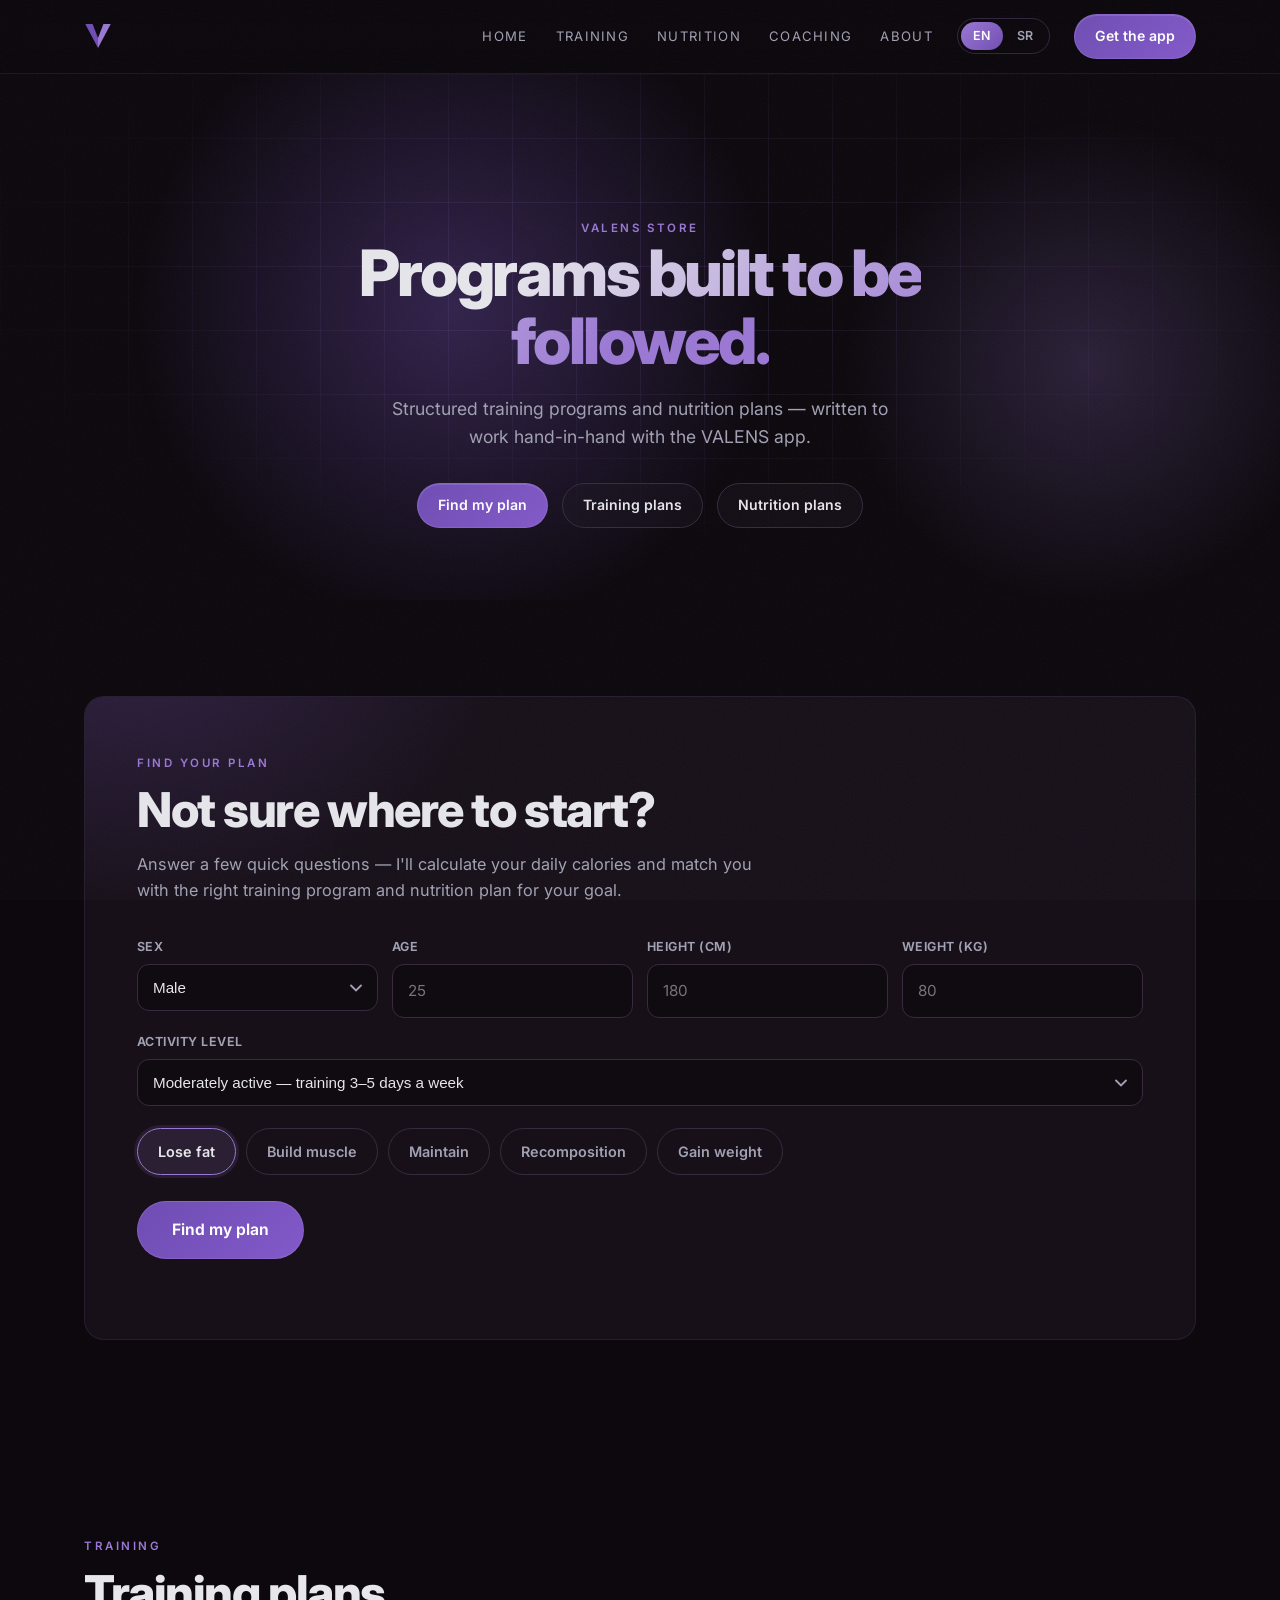
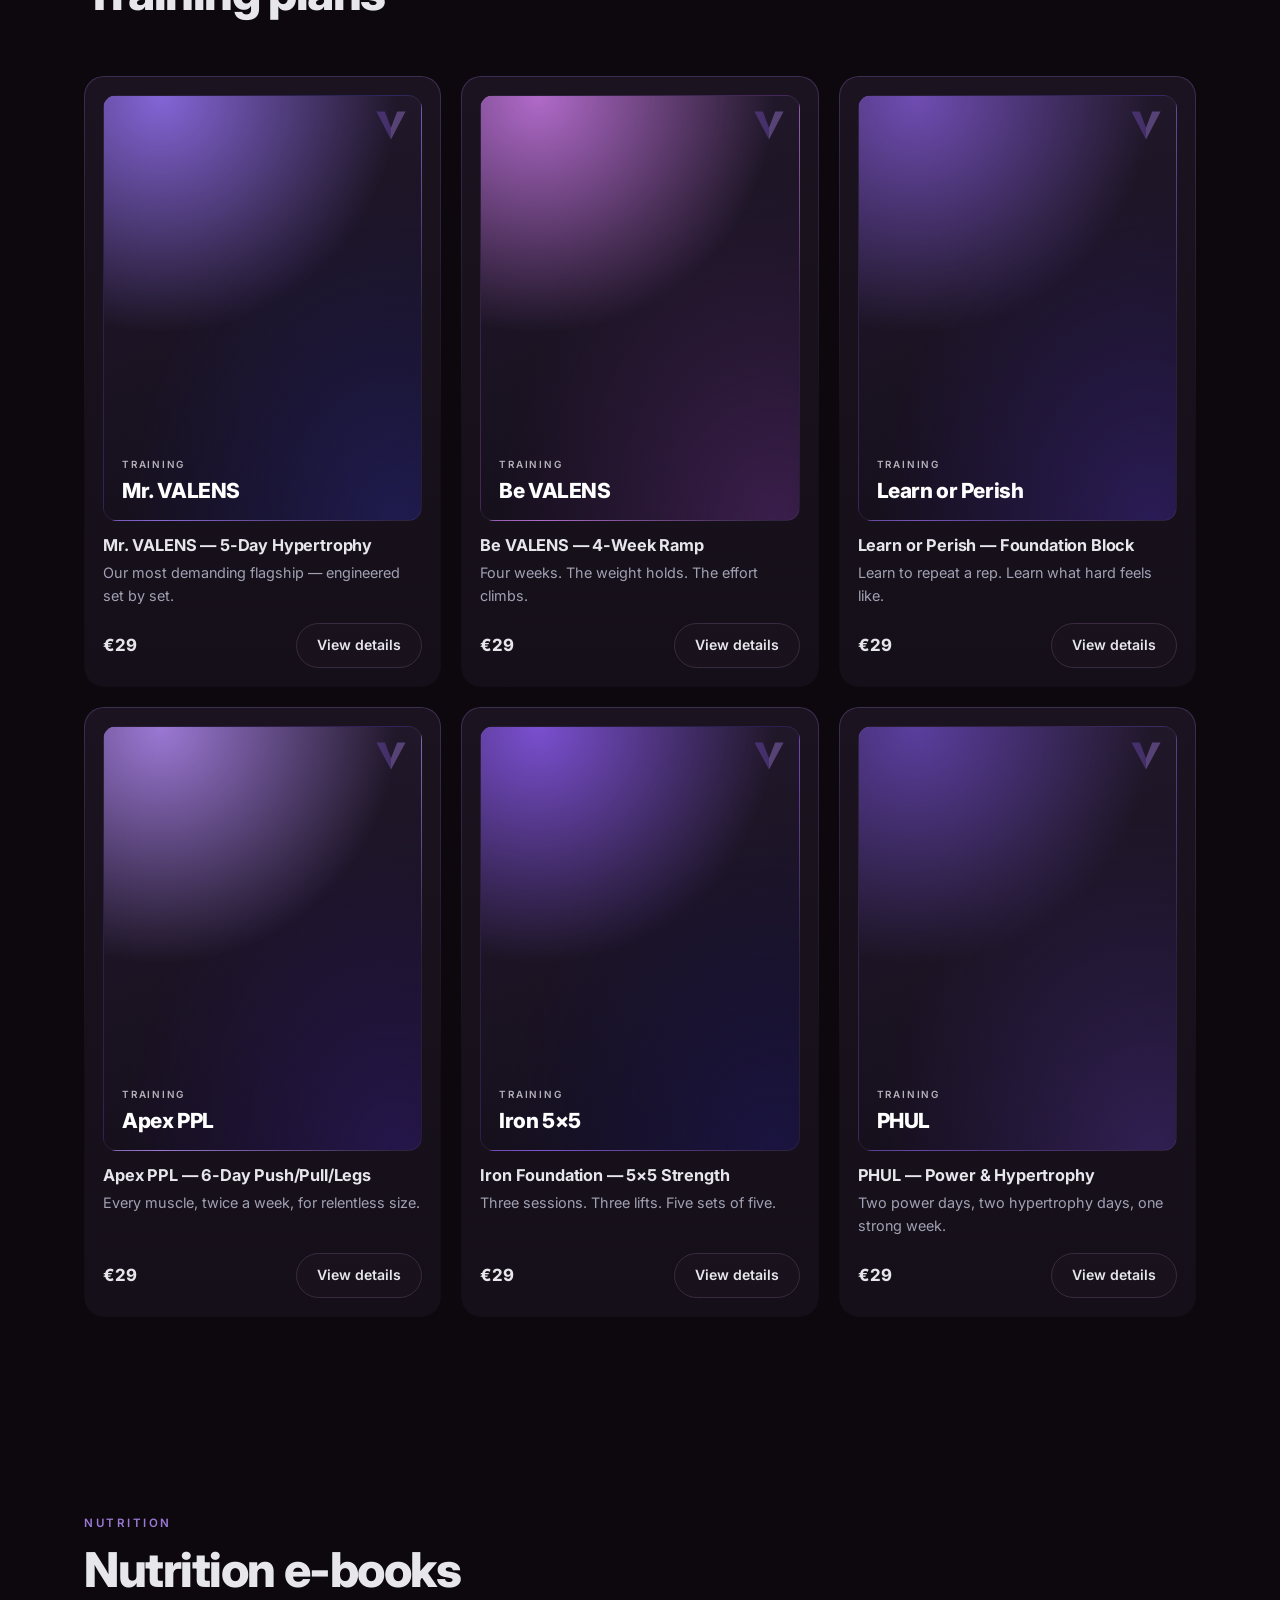
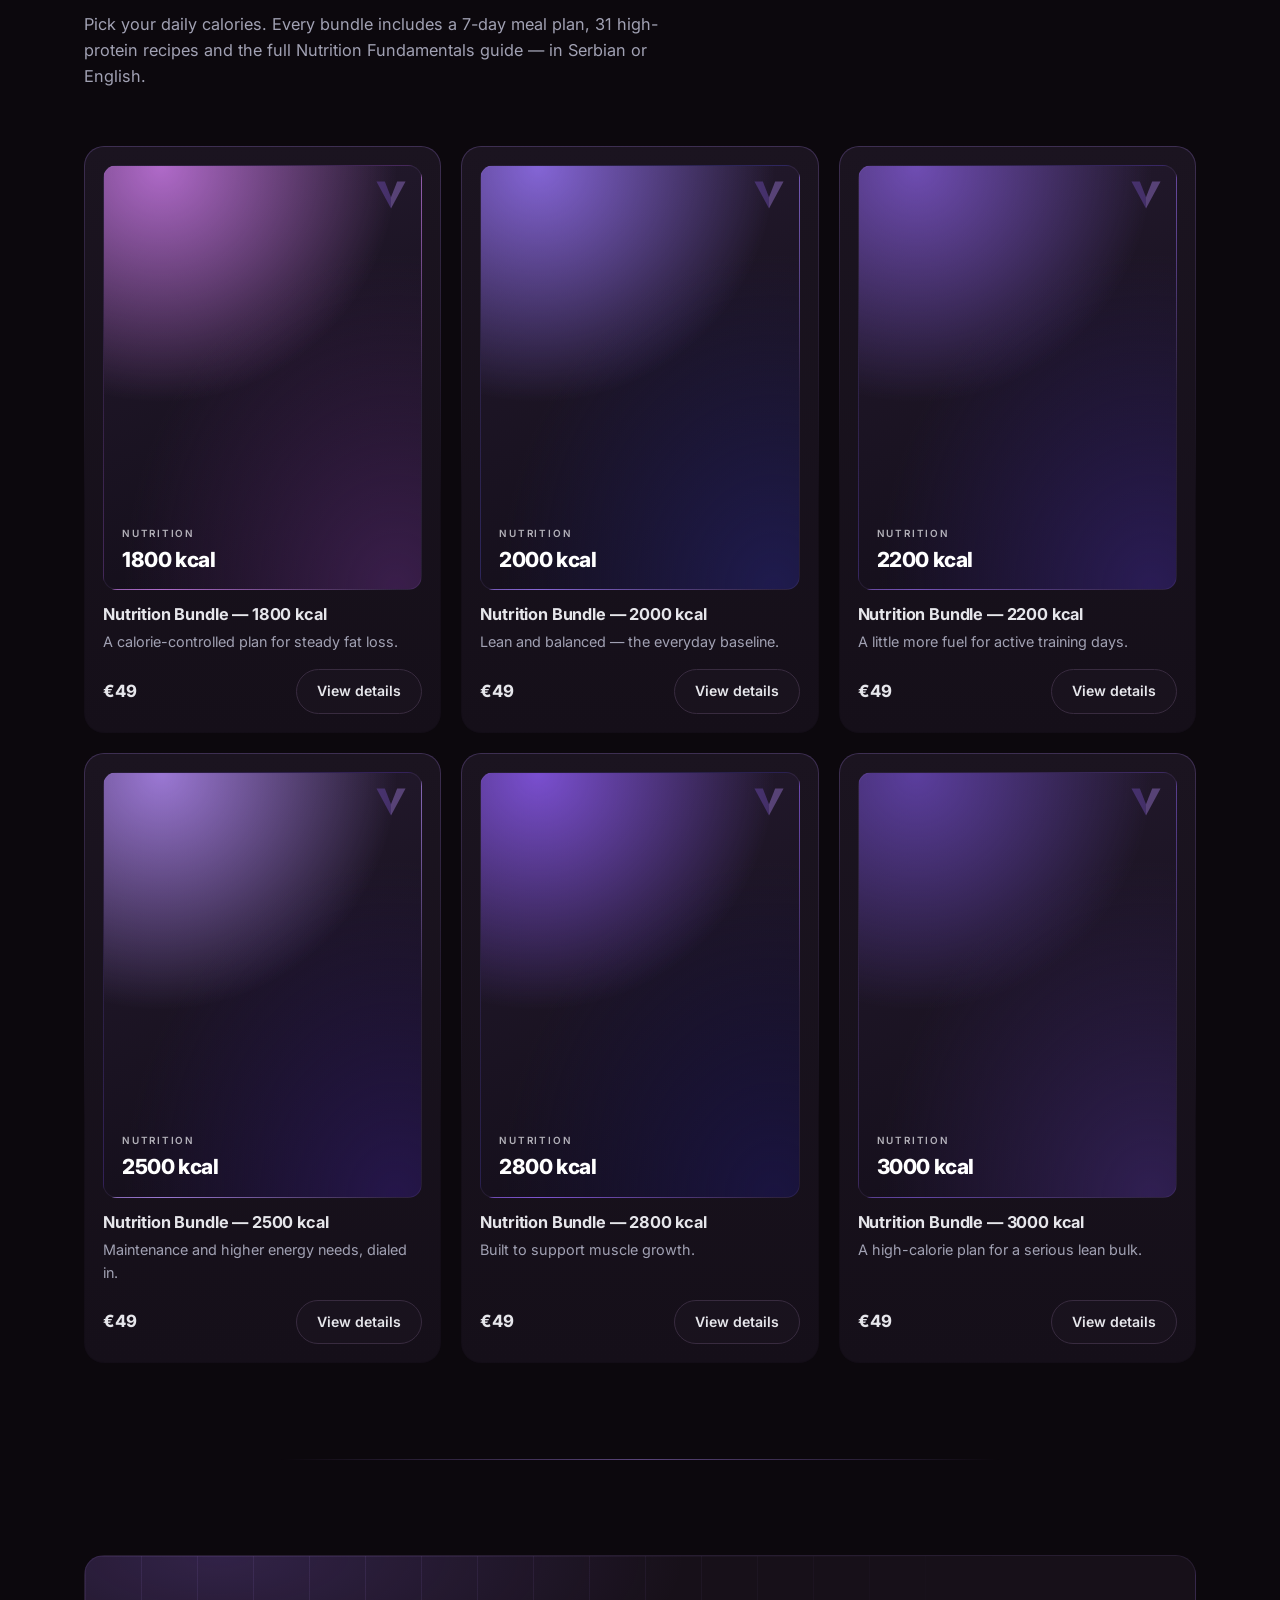
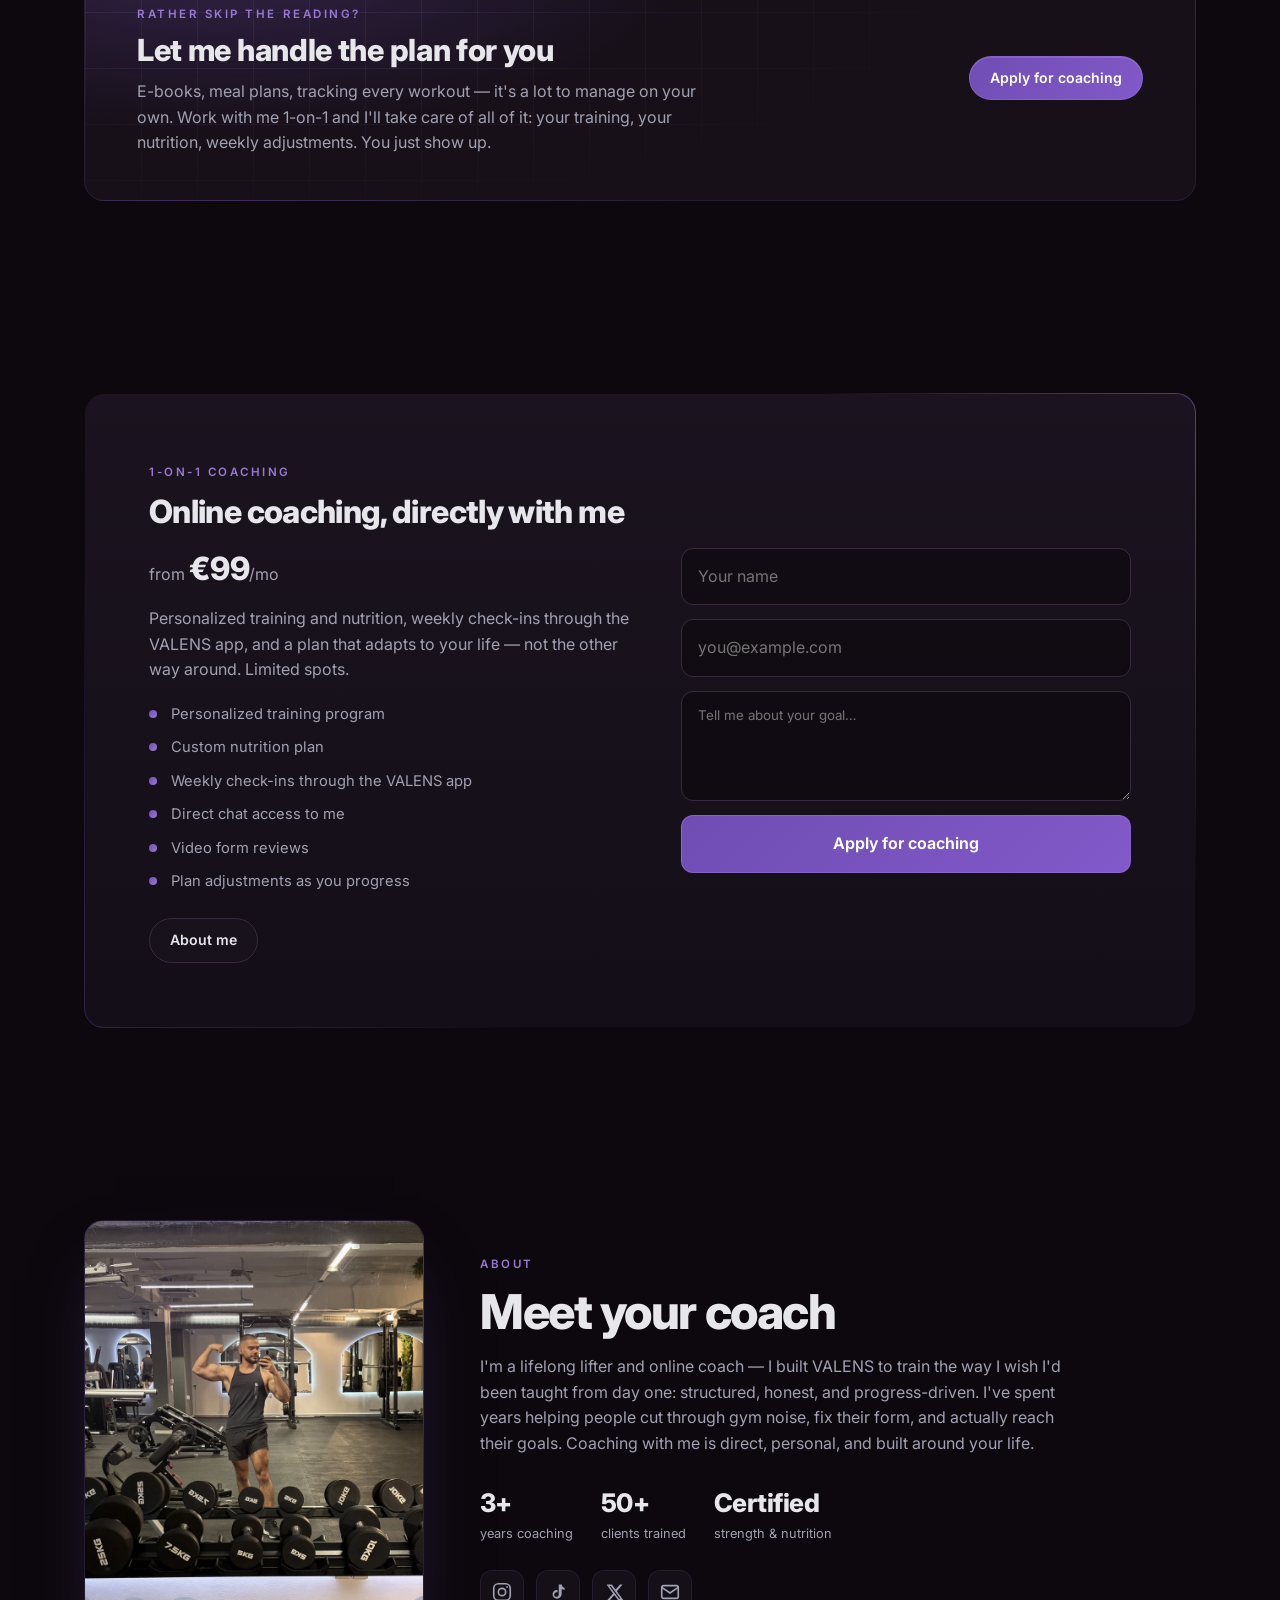
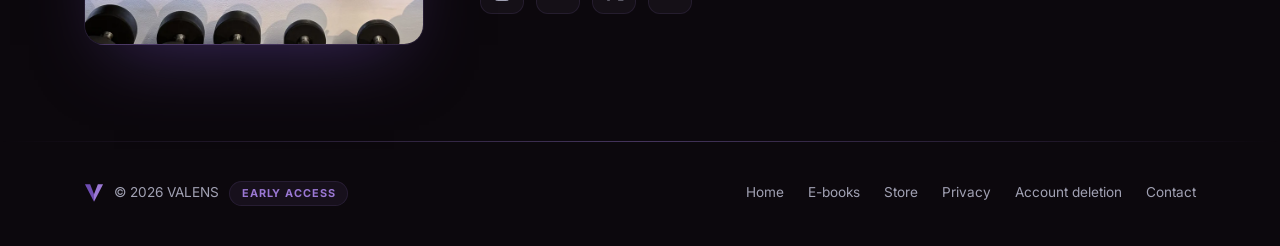
==== ebooks.html @ 41ca26de "i18n: ebooks.html annotated + SR dictionary (cards, calculator, forms) Co-Authored-By: Claude Fable " ====
<!doctype html>
<html lang="en">
<head>
  <meta charset="utf-8">
  <meta name="viewport" content="width=device-width, initial-scale=1">
  <title data-i18n="meta.title.ebooks">VALENS E-books — Training &amp; Nutrition Plans</title>
  <meta name="description" content="Training programs and nutrition plans built to be followed — plus 1-on-1 online coaching with the creator of VALENS." data-i18n-attr="content:meta.desc.ebooks">

  <link rel="icon" type="image/svg+xml" href="assets/valens.svg">
  <link rel="canonical" href="https://valens.rs/ebooks.html">

  <meta property="og:title" content="VALENS E-books — Training &amp; Nutrition Plans">
  <meta property="og:description" content="Training programs and nutrition plans built to be followed — plus 1-on-1 online coaching.">
  <meta property="og:image" content="https://valens.rs/assets/og-image.jpg">
  <meta property="og:url" content="https://valens.rs/ebooks.html">
  <meta property="og:type" content="website">
  <meta name="twitter:card" content="summary_large_image">
  <meta name="twitter:title" content="VALENS E-books — Training &amp; Nutrition Plans">
  <meta name="twitter:description" content="Training programs and nutrition plans built to be followed — plus 1-on-1 online coaching.">
  <meta name="twitter:image" content="https://valens.rs/assets/og-image.jpg">

  <link rel="stylesheet" href="styles.css">
</head>
<body>
  <a class="visually-hidden" href="#main" data-i18n="a11y.skip">Skip to content</a>

  <header class="nav" data-nav>
    <div class="container nav__inner">
      <a class="nav__brand" href="index.html">
        <img src="assets/valens.svg" alt="VALENS" width="28" height="28">
      </a>
      <button class="nav__toggle" type="button" data-nav-toggle aria-expanded="false" aria-controls="nav-menu" aria-label="Menu">
        <span></span><span></span><span></span>
      </button>
      <div class="nav__menu" id="nav-menu" data-nav-menu>
        <nav class="nav__links" aria-label="Primary">
          <a href="index.html" data-i18n="nav.home">Home</a>
          <a href="#training" data-i18n="cat.training">Training</a>
          <a href="#nutrition" data-i18n="cat.nutrition">Nutrition</a>
          <a href="#coaching" data-i18n="nav.coaching">Coaching</a>
          <a href="#about" data-i18n="nav.about">About</a>
        </nav>
        <div class="lang-switch" role="group" aria-label="Language">
          <button type="button" data-lang-btn="en" class="is-active" aria-pressed="true">EN</button>
          <button type="button" data-lang-btn="sr" aria-pressed="false">SR</button>
        </div>
        <a class="nav__cta btn-pill" href="https://play.google.com/store/apps/details?id=rs.valens.app" data-i18n="nav.cta">Get the app</a>
      </div>
    </div>
  </header>

  <main id="main">
    <section class="store-hero">
      <div class="aurora" aria-hidden="true">
        <span class="aurora__blob aurora__blob--1"></span>
        <span class="aurora__blob aurora__blob--2"></span>
      </div>
      <div class="hero__gridlines" aria-hidden="true"></div>
      <div class="container">
        <p class="eyebrow intro" style="--d:0s" data-i18n="ebooks.hero.eyebrow">VALENS Store</p>
        <h1 class="store-hero__title intro" style="--d:0.12s"><span class="grad-text" data-i18n="ebooks.hero.title">Programs built to be followed.</span></h1>
        <p class="store-hero__sub intro" style="--d:0.24s" data-i18n="ebooks.hero.sub">Structured training programs and nutrition plans — written to work hand-in-hand with the VALENS app.</p>
        <div class="store-hero__actions intro" style="--d:0.36s">
          <a class="btn-pill" href="#calculator" data-i18n="ebooks.hero.cta.plan">Find my plan</a>
          <a class="btn-ghost" href="#training" data-i18n="ebooks.hero.cta.training">Training plans</a>
          <a class="btn-ghost" href="#nutrition" data-i18n="ebooks.hero.cta.nutrition">Nutrition plans</a>
        </div>
      </div>
    </section>

    <section id="calculator">
      <div class="container">
        <div class="calc" data-reveal>
          <div class="calc__head">
            <p class="eyebrow" data-i18n="calc.eyebrow">Find your plan</p>
            <h2 class="section-title" data-i18n="calc.title">Not sure where to start?</h2>
            <p class="section-sub" data-i18n="calc.sub">Answer a few quick questions — I'll calculate your daily calories and match you with the right training program and nutrition plan for your goal.</p>
          </div>

          <form class="calc__form" data-calc-form novalidate>
            <div class="calc__grid">
              <div class="calc__field">
                <label for="calc-sex" data-i18n="calc.label.sex">Sex</label>
                <select id="calc-sex" data-calc-sex>
                  <option value="m" data-i18n="calc.opt.male">Male</option>
                  <option value="f" data-i18n="calc.opt.female">Female</option>
                </select>
              </div>
              <div class="calc__field">
                <label for="calc-age" data-i18n="calc.label.age">Age</label>
                <input id="calc-age" type="number" inputmode="numeric" min="14" max="90" placeholder="25" data-calc-age>
              </div>
              <div class="calc__field">
                <label for="calc-height" data-i18n="calc.label.height">Height (cm)</label>
                <input id="calc-height" type="number" inputmode="numeric" min="120" max="230" placeholder="180" data-calc-height>
              </div>
              <div class="calc__field">
                <label for="calc-weight" data-i18n="calc.label.weight">Weight (kg)</label>
                <input id="calc-weight" type="number" inputmode="numeric" min="35" max="250" placeholder="80" data-calc-weight>
              </div>
              <div class="calc__field calc__field--wide">
                <label for="calc-activity" data-i18n="calc.label.activity">Activity level</label>
                <select id="calc-activity" data-calc-activity>
                  <option value="1.2" data-i18n="calc.act.sedentary">Sedentary — desk job, little or no exercise</option>
                  <option value="1.375" data-i18n="calc.act.light">Lightly active — training 1–3 days a week</option>
                  <option value="1.55" selected data-i18n="calc.act.moderate">Moderately active — training 3–5 days a week</option>
                  <option value="1.725" data-i18n="calc.act.very">Very active — training 6–7 days a week</option>
                  <option value="1.9" data-i18n="calc.act.extreme">Extremely active — physical job + daily training</option>
                </select>
              </div>
            </div>

            <div class="calc__goals" role="radiogroup" aria-label="Your goal" data-i18n-attr="aria-label:calc.goals.aria">
              <button type="button" class="calc__goal is-active" role="radio" aria-checked="true" data-goal="fatloss" data-i18n="calc.goal.fatloss">Lose fat</button>
              <button type="button" class="calc__goal" role="radio" aria-checked="false" data-goal="muscle" data-i18n="calc.goal.muscle">Build muscle</button>
              <button type="button" class="calc__goal" role="radio" aria-checked="false" data-goal="maintain" data-i18n="calc.goal.maintain">Maintain</button>
              <button type="button" class="calc__goal" role="radio" aria-checked="false" data-goal="recomp" data-i18n="calc.goal.recomp">Recomposition</button>
              <button type="button" class="calc__goal" role="radio" aria-checked="false" data-goal="gain" data-i18n="calc.goal.gain">Gain weight</button>
            </div>

            <button type="submit" class="calc__submit" data-calc-submit data-i18n="calc.submit">Find my plan</button>
            <p class="capture__status calc__status" data-calc-status role="status" aria-live="polite"></p>
          </form>

          <div class="calc__loading" data-calc-loading hidden>
            <img class="calc__pulse" src="assets/valens.svg" alt="">
            <p class="calc__loading-msg" data-calc-loading-msg>Analyzing your input…</p>
          </div>

          <div class="calc__results" data-calc-results hidden>
            <div class="calc__stats">
              <div class="calc__stat"><strong data-calc-bmi>—</strong><span>BMI · <em data-calc-bmi-cat></em></span></div>
              <div class="calc__stat"><strong data-calc-tdee>—</strong><span data-i18n="calc.stat.maintenance">Maintenance kcal</span></div>
              <div class="calc__stat"><strong data-calc-target>—</strong><span data-i18n="calc.stat.target">Daily target kcal</span></div>
            </div>
            <p class="calc__note" data-calc-note hidden></p>
            <div class="calc__cards" data-calc-cards></div>
            <p class="calc__disclaimer" data-i18n="calc.disclaimer">Estimates for guidance only — not medical advice.</p>
          </div>

          <div class="calc__confetti" data-calc-confetti aria-hidden="true"></div>
        </div>
      </div>
    </section>

    <section id="training">
      <div class="container">
        <div class="section-head" data-reveal>
          <p class="eyebrow" data-i18n="cat.training">Training</p>
          <h2 class="section-title" data-i18n="ebooks.training.title">Training plans</h2>
        </div>
        <div class="books" data-reveal-stagger>
          <article class="book" data-reveal data-price="€29" data-ls-url="">
            <button class="book__open" type="button" data-book-open aria-haspopup="dialog">
              <span class="book__cover" style="--a1:#8465D6; --a2:#1F1B4E">
                <img class="book__mark" src="assets/valens.svg" alt="">
                <span class="book__cover-cat" data-i18n="cat.training">Training</span>
                <span class="book__cover-title">Mr. VALENS</span>
              </span>
            </button>
            <div>
              <h3 class="book__title" data-i18n="books.mrv.title">Mr. VALENS — 5-Day Hypertrophy</h3>
              <p class="book__desc" data-i18n="books.mrv.desc">Our most demanding flagship — engineered set by set.</p>
            </div>
            <div class="book__meta">
              <span class="book__price">€29</span>
              <button class="btn-ghost" type="button" data-book-open aria-haspopup="dialog" data-i18n="book.details">View details</button>
            </div>
            <div class="book__extra" hidden>
              <p>A 5-day Upper/Lower/Push/Pull/Legs hypertrophy program refined over countless sessions. Every exercise is hand-picked for its stimulus-to-fatigue ratio, every set carries a rep target and an RIR cue, and the movement selection leans on cables and machines for constant tension and joint-friendly volume.</p>
              <ul>
                <li>5-day Upper/Lower/Push/Pull/Legs split</li>
                <li>32 exercises, ~108 challenging sets per week</li>
                <li>Per-exercise RIR targets for precise effort</li>
                <li>Cable- and machine-led for constant tension</li>
                <li>Includes the Training Foundations handbook</li>
                <li>Built to log along in the VALENS app</li>
              </ul>
            </div>
          </article>

          <article class="book" data-reveal data-price="€29" data-ls-url="">
            <button class="book__open" type="button" data-book-open aria-haspopup="dialog">
              <span class="book__cover" style="--a1:#B06AC9; --a2:#3A1E4B">
                <img class="book__mark" src="assets/valens.svg" alt="">
                <span class="book__cover-cat" data-i18n="cat.training">Training</span>
                <span class="book__cover-title">Be VALENS</span>
              </span>
            </button>
            <div>
              <h3 class="book__title" data-i18n="books.bev.title">Be VALENS — 4-Week Ramp</h3>
              <p class="book__desc" data-i18n="books.bev.desc">Four weeks. The weight holds. The effort climbs.</p>
            </div>
            <div class="book__meta">
              <span class="book__price">€29</span>
              <button class="btn-ghost" type="button" data-book-open aria-haspopup="dialog" data-i18n="book.details">View details</button>
            </div>
            <div class="book__extra" hidden>
              <p>A 4-week ramping hypertrophy block on a 5-day Upper/Lower/Push/Pull/Legs split. The exercises, sets and reps never change — each week the prescribed effort climbs, from reps in the tank to an all-out final week. You bring the weight; the block teaches you to push.</p>
              <ul>
                <li>5-day Upper/Lower/Push/Pull/Legs split</li>
                <li>4-week ramping-effort block, then deload</li>
                <li>26 exercises with weekly RIR waves</li>
                <li>Fixed lifts — you master the progression</li>
                <li>Includes the Training Foundations handbook</li>
                <li>Built to log along in the VALENS app</li>
              </ul>
            </div>
          </article>

          <article class="book" data-reveal data-price="€29" data-ls-url="">
            <button class="book__open" type="button" data-book-open aria-haspopup="dialog">
              <span class="book__cover" style="--a1:#6F4DB3; --a2:#2A1C55">
                <img class="book__mark" src="assets/valens.svg" alt="">
                <span class="book__cover-cat" data-i18n="cat.training">Training</span>
                <span class="book__cover-title">Learn or Perish</span>
              </span>
            </button>
            <div>
              <h3 class="book__title" data-i18n="books.lop.title">Learn or Perish — Foundation Block</h3>
              <p class="book__desc" data-i18n="books.lop.desc">Learn to repeat a rep. Learn what hard feels like.</p>
            </div>
            <div class="book__meta">
              <span class="book__price">€29</span>
              <button class="btn-ghost" type="button" data-book-open aria-haspopup="dialog" data-i18n="book.details">View details</button>
            </div>
            <div class="book__extra" hidden>
              <p>A 4-week foundation block on a 5-day split. It grooves technique on the main lifts and builds work capacity before intensity rises, week by week. Each set prescribes reps and an RIR cue so you learn to gauge real effort — the honest place to start a serious training journey.</p>
              <ul>
                <li>5-day split, technique-first</li>
                <li>4-week foundation block, then deload</li>
                <li>26 exercises with RIR-based effort cues</li>
                <li>Builds work capacity before intensity rises</li>
                <li>Includes the Training Foundations handbook</li>
                <li>Built to log along in the VALENS app</li>
              </ul>
            </div>
          </article>

          <article class="book" data-reveal data-price="€29" data-ls-url="">
            <button class="book__open" type="button" data-book-open aria-haspopup="dialog">
              <span class="book__cover" style="--a1:#9B78D4; --a2:#25164A">
                <img class="book__mark" src="assets/valens.svg" alt="">
                <span class="book__cover-cat" data-i18n="cat.training">Training</span>
                <span class="book__cover-title">Apex PPL</span>
              </span>
            </button>
            <div>
              <h3 class="book__title" data-i18n="books.apex.title">Apex PPL — 6-Day Push/Pull/Legs</h3>
              <p class="book__desc" data-i18n="books.apex.desc">Every muscle, twice a week, for relentless size.</p>
            </div>
            <div class="book__meta">
              <span class="book__price">€29</span>
              <button class="btn-ghost" type="button" data-book-open aria-haspopup="dialog" data-i18n="book.details">View details</button>
            </div>
            <div class="book__extra" hidden>
              <p>A 6-day push/pull/legs split for steady size and strength. Every muscle is trained twice a week; the A sessions open heavy, the B sessions open with a different lift and rep range. Every set carries a target rep count and an RIR cue — you bring the working weight, the program guides the effort.</p>
              <ul>
                <li>6-day Push/Pull/Legs, run twice a week</li>
                <li>30 exercises, ~112 sets per week</li>
                <li>A/B sessions vary the lifts and rep ranges</li>
                <li>Hypertrophy built on a strength base</li>
                <li>Includes the Training Foundations handbook</li>
                <li>Built to log along in the VALENS app</li>
              </ul>
            </div>
          </article>

          <article class="book" data-reveal data-price="€29" data-ls-url="">
            <button class="book__open" type="button" data-book-open aria-haspopup="dialog">
              <span class="book__cover" style="--a1:#7A4FD0; --a2:#1A1440">
                <img class="book__mark" src="assets/valens.svg" alt="">
                <span class="book__cover-cat" data-i18n="cat.training">Training</span>
                <span class="book__cover-title">Iron 5×5</span>
              </span>
            </button>
            <div>
              <h3 class="book__title" data-i18n="books.iron.title">Iron Foundation — 5×5 Strength</h3>
              <p class="book__desc" data-i18n="books.iron.desc">Three sessions. Three lifts. Five sets of five.</p>
            </div>
            <div class="book__meta">
              <span class="book__price">€29</span>
              <button class="btn-ghost" type="button" data-book-open aria-haspopup="dialog" data-i18n="book.details">View details</button>
            </div>
            <div class="book__extra" hidden>
              <p>A 3-day strength block centred on 5×5 work on the squat, bench and deadlift, backed by targeted accessories. Tight RIR targets on the main lifts build raw strength; you add weight as you progress, and the reps and effort are mapped for you.</p>
              <ul>
                <li>3-day full-body strength block</li>
                <li>5×5 on squat, bench and deadlift</li>
                <li>13 focused exercises, tight RIR on the mains</li>
                <li>Add weight as you progress</li>
                <li>Includes the Training Foundations handbook</li>
                <li>Built to log along in the VALENS app</li>
              </ul>
            </div>
          </article>

          <article class="book" data-reveal data-price="€29" data-ls-url="">
            <button class="book__open" type="button" data-book-open aria-haspopup="dialog">
              <span class="book__cover" style="--a1:#5B3E9E; --a2:#301F52">
                <img class="book__mark" src="assets/valens.svg" alt="">
                <span class="book__cover-cat" data-i18n="cat.training">Training</span>
                <span class="book__cover-title">PHUL</span>
              </span>
            </button>
            <div>
              <h3 class="book__title" data-i18n="books.phul.title">PHUL — Power &amp; Hypertrophy</h3>
              <p class="book__desc" data-i18n="books.phul.desc">Two power days, two hypertrophy days, one strong week.</p>
            </div>
            <div class="book__meta">
              <span class="book__price">€29</span>
              <button class="btn-ghost" type="button" data-book-open aria-haspopup="dialog" data-i18n="book.details">View details</button>
            </div>
            <div class="book__extra" hidden>
              <p>A 4-day Power/Hypertrophy Upper-Lower program: two heavier power days to drive strength, two higher-volume hypertrophy days to drive size. Power days run tighter and heavier; hypertrophy days chase the pump. You bring the weight.</p>
              <ul>
                <li>4-day Upper/Lower, Power + Hypertrophy</li>
                <li>2 power days plus 2 hypertrophy days</li>
                <li>21 exercises — strength and size in one week</li>
                <li>Heavier power work, higher-volume pump work</li>
                <li>Includes the Training Foundations handbook</li>
                <li>Built to log along in the VALENS app</li>
              </ul>
            </div>
          </article>
        </div>
      </div>
    </section>

    <section id="nutrition">
      <div class="container">
        <div class="section-head" data-reveal>
          <p class="eyebrow" data-i18n="cat.nutrition">Nutrition</p>
          <h2 class="section-title" data-i18n="ebooks.nutrition.title">Nutrition e-books</h2>
          <p class="section-sub" data-i18n="ebooks.nutrition.sub">Pick your daily calories. Every bundle includes a 7-day meal plan, 31 high-protein recipes and the full Nutrition Fundamentals guide — in Serbian or English.</p>
        </div>
        <div class="books" data-reveal-stagger>
          <article class="book" data-reveal data-price="€49" data-ls-url="">
            <!-- LS: paste the Lemon Squeezy product URL for the 1800 kcal bundle here -->
            <button class="book__open" type="button" data-book-open aria-haspopup="dialog">
              <span class="book__cover" style="--a1:#B06AC9; --a2:#3A1E4B">
                <img class="book__mark" src="assets/valens.svg" alt="">
                <span class="book__cover-cat" data-i18n="cat.nutrition">Nutrition</span>
                <span class="book__cover-title">1800 kcal</span>
              </span>
            </button>
            <div>
              <h3 class="book__title" data-i18n="books.n1800.title">Nutrition Bundle — 1800 kcal</h3>
              <p class="book__desc" data-i18n="books.n1800.desc">A calorie-controlled plan for steady fat loss.</p>
            </div>
            <div class="book__meta">
              <span class="book__price">€49</span>
              <button class="btn-ghost" type="button" data-book-open aria-haspopup="dialog" data-i18n="book.details">View details</button>
            </div>
            <div class="book__extra" hidden>
              <p>A complete 1800 kcal nutrition system: a structured 7-day meal plan, 31 high-protein recipes, and the full Nutrition Fundamentals guide. Choose Serbian or English at checkout.</p>
              <ul>
                <li>7-day meal plan at 1800 kcal, with meal swaps</li>
                <li>31 high-protein recipes with full macros</li>
                <li>Nutrition Fundamentals — 20 chapters</li>
                <li>Serbian or English — pick your language at checkout</li>
                <li>Print-ready PDF · instant download</li>
              </ul>
            </div>
          </article>

          <article class="book" data-reveal data-price="€49" data-ls-url="">
            <!-- LS: paste the Lemon Squeezy product URL for the 2000 kcal bundle here -->
            <button class="book__open" type="button" data-book-open aria-haspopup="dialog">
              <span class="book__cover" style="--a1:#8465D6; --a2:#1F1B4E">
                <img class="book__mark" src="assets/valens.svg" alt="">
                <span class="book__cover-cat" data-i18n="cat.nutrition">Nutrition</span>
                <span class="book__cover-title">2000 kcal</span>
              </span>
            </button>
            <div>
              <h3 class="book__title" data-i18n="books.n2000.title">Nutrition Bundle — 2000 kcal</h3>
              <p class="book__desc" data-i18n="books.n2000.desc">Lean and balanced — the everyday baseline.</p>
            </div>
            <div class="book__meta">
              <span class="book__price">€49</span>
              <button class="btn-ghost" type="button" data-book-open aria-haspopup="dialog" data-i18n="book.details">View details</button>
            </div>
            <div class="book__extra" hidden>
              <p>A complete 2000 kcal nutrition system: a structured 7-day meal plan, 31 high-protein recipes, and the full Nutrition Fundamentals guide. Choose Serbian or English at checkout.</p>
              <ul>
                <li>7-day meal plan at 2000 kcal, with meal swaps</li>
                <li>31 high-protein recipes with full macros</li>
                <li>Nutrition Fundamentals — 20 chapters</li>
                <li>Serbian or English — pick your language at checkout</li>
                <li>Print-ready PDF · instant download</li>
              </ul>
            </div>
          </article>

          <article class="book" data-reveal data-price="€49" data-ls-url="">
            <!-- LS: paste the Lemon Squeezy product URL for the 2200 kcal bundle here -->
            <button class="book__open" type="button" data-book-open aria-haspopup="dialog">
              <span class="book__cover" style="--a1:#6F4DB3; --a2:#2A1C55">
                <img class="book__mark" src="assets/valens.svg" alt="">
                <span class="book__cover-cat" data-i18n="cat.nutrition">Nutrition</span>
                <span class="book__cover-title">2200 kcal</span>
              </span>
            </button>
            <div>
              <h3 class="book__title" data-i18n="books.n2200.title">Nutrition Bundle — 2200 kcal</h3>
              <p class="book__desc" data-i18n="books.n2200.desc">A little more fuel for active training days.</p>
            </div>
            <div class="book__meta">
              <span class="book__price">€49</span>
              <button class="btn-ghost" type="button" data-book-open aria-haspopup="dialog" data-i18n="book.details">View details</button>
            </div>
            <div class="book__extra" hidden>
              <p>A complete 2200 kcal nutrition system: a structured 7-day meal plan, 31 high-protein recipes, and the full Nutrition Fundamentals guide. Choose Serbian or English at checkout.</p>
              <ul>
                <li>7-day meal plan at 2200 kcal, with meal swaps</li>
                <li>31 high-protein recipes with full macros</li>
                <li>Nutrition Fundamentals — 20 chapters</li>
                <li>Serbian or English — pick your language at checkout</li>
                <li>Print-ready PDF · instant download</li>
              </ul>
            </div>
          </article>

          <article class="book" data-reveal data-price="€49" data-ls-url="">
            <!-- LS: paste the Lemon Squeezy product URL for the 2500 kcal bundle here -->
            <button class="book__open" type="button" data-book-open aria-haspopup="dialog">
              <span class="book__cover" style="--a1:#9B78D4; --a2:#25164A">
                <img class="book__mark" src="assets/valens.svg" alt="">
                <span class="book__cover-cat" data-i18n="cat.nutrition">Nutrition</span>
                <span class="book__cover-title">2500 kcal</span>
              </span>
            </button>
            <div>
              <h3 class="book__title" data-i18n="books.n2500.title">Nutrition Bundle — 2500 kcal</h3>
              <p class="book__desc" data-i18n="books.n2500.desc">Maintenance and higher energy needs, dialed in.</p>
            </div>
            <div class="book__meta">
              <span class="book__price">€49</span>
              <button class="btn-ghost" type="button" data-book-open aria-haspopup="dialog" data-i18n="book.details">View details</button>
            </div>
            <div class="book__extra" hidden>
              <p>A complete 2500 kcal nutrition system: a structured 7-day meal plan, 31 high-protein recipes, and the full Nutrition Fundamentals guide. Choose Serbian or English at checkout.</p>
              <ul>
                <li>7-day meal plan at 2500 kcal, with meal swaps</li>
                <li>31 high-protein recipes with full macros</li>
                <li>Nutrition Fundamentals — 20 chapters</li>
                <li>Serbian or English — pick your language at checkout</li>
                <li>Print-ready PDF · instant download</li>
              </ul>
            </div>
          </article>

          <article class="book" data-reveal data-price="€49" data-ls-url="">
            <!-- LS: paste the Lemon Squeezy product URL for the 2800 kcal bundle here -->
            <button class="book__open" type="button" data-book-open aria-haspopup="dialog">
              <span class="book__cover" style="--a1:#7A4FD0; --a2:#1A1440">
                <img class="book__mark" src="assets/valens.svg" alt="">
                <span class="book__cover-cat" data-i18n="cat.nutrition">Nutrition</span>
                <span class="book__cover-title">2800 kcal</span>
              </span>
            </button>
            <div>
              <h3 class="book__title" data-i18n="books.n2800.title">Nutrition Bundle — 2800 kcal</h3>
              <p class="book__desc" data-i18n="books.n2800.desc">Built to support muscle growth.</p>
            </div>
            <div class="book__meta">
              <span class="book__price">€49</span>
              <button class="btn-ghost" type="button" data-book-open aria-haspopup="dialog" data-i18n="book.details">View details</button>
            </div>
            <div class="book__extra" hidden>
              <p>A complete 2800 kcal nutrition system: a structured 7-day meal plan, 31 high-protein recipes, and the full Nutrition Fundamentals guide. Choose Serbian or English at checkout.</p>
              <ul>
                <li>7-day meal plan at 2800 kcal, with meal swaps</li>
                <li>31 high-protein recipes with full macros</li>
                <li>Nutrition Fundamentals — 20 chapters</li>
                <li>Serbian or English — pick your language at checkout</li>
                <li>Print-ready PDF · instant download</li>
              </ul>
            </div>
          </article>

          <article class="book" data-reveal data-price="€49" data-ls-url="">
            <!-- LS: paste the Lemon Squeezy product URL for the 3000 kcal bundle here -->
            <button class="book__open" type="button" data-book-open aria-haspopup="dialog">
              <span class="book__cover" style="--a1:#5B3E9E; --a2:#301F52">
                <img class="book__mark" src="assets/valens.svg" alt="">
                <span class="book__cover-cat" data-i18n="cat.nutrition">Nutrition</span>
                <span class="book__cover-title">3000 kcal</span>
              </span>
            </button>
            <div>
              <h3 class="book__title" data-i18n="books.n3000.title">Nutrition Bundle — 3000 kcal</h3>
              <p class="book__desc" data-i18n="books.n3000.desc">A high-calorie plan for a serious lean bulk.</p>
            </div>
            <div class="book__meta">
              <span class="book__price">€49</span>
              <button class="btn-ghost" type="button" data-book-open aria-haspopup="dialog" data-i18n="book.details">View details</button>
            </div>
            <div class="book__extra" hidden>
              <p>A complete 3000 kcal nutrition system: a structured 7-day meal plan, 31 high-protein recipes, and the full Nutrition Fundamentals guide. Choose Serbian or English at checkout.</p>
              <ul>
                <li>7-day meal plan at 3000 kcal, with meal swaps</li>
                <li>31 high-protein recipes with full macros</li>
                <li>Nutrition Fundamentals — 20 chapters</li>
                <li>Serbian or English — pick your language at checkout</li>
                <li>Print-ready PDF · instant download</li>
              </ul>
            </div>
          </article>
        </div>
      </div>
    </section>

    <section id="skip-reading">
      <div class="container">
        <div class="cta-coach" data-reveal>
          <div class="cta-coach__body">
            <p class="eyebrow" data-i18n="ebooks.skip.eyebrow">Rather skip the reading?</p>
            <h2 data-i18n="ebooks.skip.title">Let me handle the plan for you</h2>
            <p data-i18n="ebooks.skip.text">E-books, meal plans, tracking every workout — it's a lot to manage on your own. Work with me 1-on-1 and I'll take care of all of it: your training, your nutrition, weekly adjustments. You just show up.</p>
          </div>
          <a class="btn-pill" href="#coaching" data-i18n="ebooks.skip.cta">Apply for coaching</a>
        </div>
      </div>
    </section>

    <section id="coaching">
      <div class="container">
        <div class="capture" data-reveal>
          <div class="capture__inner">
            <div>
              <p class="eyebrow" data-i18n="coach.eyebrow">1-on-1 Coaching</p>
              <h2 data-i18n="coach.title">Online coaching, directly with me</h2>
              <p class="coach__price"><span data-i18n="coach.price.from">from </span><strong>€99</strong><span data-i18n="coach.price.per">/mo</span></p>
              <p class="capture__sub" data-i18n="coach.sub">Personalized training and nutrition, weekly check-ins through the VALENS app, and a plan that adapts to your life — not the other way around. Limited spots.</p>
              <ul class="coach__includes">
                <li data-i18n="coach.inc.1">Personalized training program</li>
                <li data-i18n="coach.inc.2">Custom nutrition plan</li>
                <li data-i18n="coach.inc.3">Weekly check-ins through the VALENS app</li>
                <li data-i18n="coach.inc.4">Direct chat access to me</li>
                <li data-i18n="coach.inc.5">Video form reviews</li>
                <li data-i18n="coach.inc.6">Plan adjustments as you progress</li>
              </ul>
              <a class="btn-ghost" href="#about" data-i18n="coach.about">About me</a>
            </div>
            <form class="capture__form" data-coach-form novalidate>
              <label class="visually-hidden" for="coach-name" data-i18n="coach.label.name">Your name</label>
              <input id="coach-name" type="text" name="name" placeholder="Your name" required data-coach-name data-i18n-attr="placeholder:coach.ph.name">
              <label class="visually-hidden" for="coach-email" data-i18n="coach.label.email">Email address</label>
              <input id="coach-email" type="email" name="email" placeholder="you@example.com" required data-coach-email data-i18n-attr="placeholder:coach.ph.email">
              <label class="visually-hidden" for="coach-message" data-i18n="coach.label.goal">Your goal</label>
              <textarea id="coach-message" name="message" placeholder="Tell me about your goal…" data-coach-message data-i18n-attr="placeholder:coach.ph.message"></textarea>
              <div class="visually-hidden" aria-hidden="true">
                <label for="coach-website">Website</label>
                <input id="coach-website" type="text" name="website" tabindex="-1" autocomplete="off" data-coach-honeypot>
              </div>
              <button type="submit" data-coach-submit data-i18n="coach.submit">Apply for coaching</button>
              <noscript><p class="capture__status">Enable JavaScript to apply, or email us at valens.gym.app@gmail.com.</p></noscript>
              <p class="capture__status" data-coach-status role="status" aria-live="polite"></p>
            </form>
          </div>
        </div>
      </div>
    </section>

    <section id="about">
      <div class="container">
        <div class="about" data-reveal>
          <div class="about__photo">
            <img class="about__photo-img" src="assets/coach.webp" alt="Your coach at the gym" loading="lazy" width="800" height="1000" data-i18n-attr="alt:about.photo.alt">
          </div>
          <div class="about__body">
            <p class="eyebrow" data-i18n="about.eyebrow">About</p>
            <h2 class="section-title" data-i18n="about.title">Meet your coach</h2>
            <p class="about__bio" data-i18n="about.bio">I'm a lifelong lifter and online coach — I built VALENS to train the way I wish I'd been taught from day one: structured, honest, and progress-driven. I've spent years helping people cut through gym noise, fix their form, and actually reach their goals. Coaching with me is direct, personal, and built around your life.</p>
            <div class="about__stats">
              <div class="about__stat"><strong>3+</strong><span data-i18n="about.stat.years">years coaching</span></div>
              <div class="about__stat"><strong>50+</strong><span data-i18n="about.stat.clients">clients trained</span></div>
              <div class="about__stat"><strong data-i18n="about.stat.cert.value">Certified</strong><span data-i18n="about.stat.cert.label">strength &amp; nutrition</span></div>
            </div>
            <div class="about__socials">
              <a class="social__link" href="https://www.instagram.com/matija_velickovic" target="_blank" rel="noopener" aria-label="Instagram">
                <svg viewBox="0 0 24 24" width="22" height="22" fill="none" stroke="currentColor" stroke-width="1.8" aria-hidden="true"><rect x="3" y="3" width="18" height="18" rx="5"/><circle cx="12" cy="12" r="4"/><circle cx="17.5" cy="6.5" r="1" fill="currentColor" stroke="none"/></svg>
              </a>
              <a class="social__link" href="https://www.tiktok.com/@tomicaaaaa" target="_blank" rel="noopener" aria-label="TikTok">
                <svg viewBox="0 0 24 24" width="20" height="20" fill="currentColor" aria-hidden="true"><path d="M16.5 3c.3 2.1 1.6 3.6 3.5 3.9v2.5c-1.3.1-2.5-.3-3.6-1v6c0 3.2-2.4 5.6-5.5 5.6-3 0-5.4-2.3-5.4-5.3 0-3.1 2.6-5.5 5.9-5v2.7c-.4-.1-.8-.2-1.2-.2-1.5 0-2.7 1.2-2.7 2.7 0 1.6 1.1 2.8 2.6 2.8 1.6 0 2.8-1.2 2.8-3.1V3h3.1z"/></svg>
              </a>
              <!-- X profile not live yet — inert icon (no href = not clickable) until there's a real URL -->
              <a class="social__link" aria-label="X (coming soon)">
                <svg viewBox="0 0 24 24" width="19" height="19" fill="currentColor" aria-hidden="true"><path d="M18.9 2h3.3l-7.2 8.3L23.5 22h-6.6l-5.2-6.8L5.8 22H2.5l7.7-8.8L1.9 2h6.8l4.7 6.2L18.9 2zm-1.2 18h1.8L7.4 3.9H5.5L17.7 20z"/></svg>
              </a>
              <a class="social__link" href="mailto:matijavelickovic100@gmail.com" aria-label="Email">
                <svg viewBox="0 0 24 24" width="22" height="22" fill="none" stroke="currentColor" stroke-width="1.8" aria-hidden="true"><rect x="3" y="5" width="18" height="14" rx="2"/><path d="m3 7 9 6 9-6"/></svg>
              </a>
            </div>
          </div>
        </div>
      </div>
    </section>
  </main>

  <footer class="footer">
    <div class="container footer__inner">
      <div class="footer__brand">
        <img src="assets/valens.svg" alt="" width="20" height="20">
        <span>© 2026 VALENS</span>
        <span class="chip">Early Access</span>
      </div>
      <ul class="footer__links">
        <li><a href="index.html" data-i18n="nav.home">Home</a></li>
        <li><a href="ebooks.html" data-i18n="nav.ebooks">E-books</a></li>
        <li><a href="store.html" data-i18n="nav.store">Store</a></li>
        <li><a href="https://tomicadev.github.io/valens-legal/privacy-policy.html" data-i18n="footer.privacy">Privacy</a></li>
        <li><a href="https://tomicadev.github.io/valens-legal/account-deletion.html" data-i18n="footer.deletion">Account deletion</a></li>
        <li><a href="mailto:valens.gym.app@gmail.com" data-i18n="footer.contact">Contact</a></li>
      </ul>
    </div>
  </footer>

  <div class="modal" data-modal hidden>
    <div class="modal__backdrop" data-modal-close></div>
    <div class="modal__panel" role="dialog" aria-modal="true" aria-labelledby="modal-title">
      <button class="modal__close" type="button" data-modal-close aria-label="Close">✕</button>
      <div class="modal__grid">
        <div class="modal__cover" data-modal-cover aria-hidden="true"></div>
        <div class="modal__body">
          <h3 id="modal-title" data-modal-title></h3>
          <div class="modal__content" data-modal-content></div>
          <div class="modal__buy">
            <span class="modal__price" data-modal-price></span>
            <span data-modal-action></span>
          </div>
        </div>
      </div>
    </div>
  </div>

  <script src="https://assets.lemonsqueezy.com/lemon.js" defer></script>
  <script src="config.js"></script>
  <script src="i18n.js"></script>
  <script src="main.js"></script>
  <script src="store.js"></script>
  <script src="calc.js"></script>
</body>
</html>
---- styles.css ----
/* ============ Reset ============ */
*, *::before, *::after { box-sizing: border-box; }
html { scroll-behavior: smooth; }
html, body { margin: 0; padding: 0; }
img { max-width: 100%; display: block; }
button, input { font: inherit; color: inherit; }
a { color: inherit; text-decoration: none; }
ul { list-style: none; margin: 0; padding: 0; }

/* ============ Tokens ============ */
:root {
  --bg: #0C080D;
  --surface: #1F1823;
  --surface-2: #171019;
  --elevated: #2D2040;
  --border: #382B3F;
  --border-subtle: rgba(155, 120, 212, 0.12);
  --purple: #6F4DB3;
  --light-purple: #9B78D4;
  --ink: #E6E6EB;
  --muted: #A1A1B3;
  --premium-red: #E53935;

  --max-width: 1160px;
  --radius: 20px;
  --ease: cubic-bezier(0.22, 1, 0.36, 1);
}

/* ============ Self-hosted Inter (variable font) ============ */
@font-face {
  font-family: 'Inter';
  src: url('assets/fonts/Inter-VariableFont_opsz,wght.ttf') format('truetype');
  font-weight: 100 900;
  font-style: normal;
  font-display: swap;
}
@font-face {
  font-family: 'Inter';
  src: url('assets/fonts/Inter-Italic-VariableFont_opsz,wght.ttf') format('truetype');
  font-weight: 100 900;
  font-style: italic;
  font-display: swap;
}

/* ============ Base ============ */
body {
  background: var(--bg);
  color: var(--ink);
  font-family: 'Inter', system-ui, sans-serif;
  font-weight: 400;
  line-height: 1.6;
  -webkit-font-smoothing: antialiased;
  overflow-x: hidden;
}

/* Film-grain noise overlay (data-URI, no asset) */
body::after {
  content: '';
  position: fixed;
  inset: 0;
  z-index: 2147483647;
  pointer-events: none;
  opacity: 0.04;
  background-image: url("data:image/svg+xml,%3Csvg xmlns='http://www.w3.org/2000/svg' width='140' height='140'%3E%3Cfilter id='n'%3E%3CfeTurbulence type='fractalNoise' baseFrequency='0.9' numOctaves='2' stitchTiles='stitch'/%3E%3C/filter%3E%3Crect width='140' height='140' filter='url(%23n)'/%3E%3C/svg%3E");
}

h1, h2, h3 { font-weight: 800; line-height: 1.1; letter-spacing: -0.03em; margin: 0; }
p { margin: 0; color: var(--muted); }

.container {
  width: 100%;
  max-width: var(--max-width);
  margin-inline: auto;
  padding-inline: 24px;
}

section { padding-block: 96px; position: relative; }

:focus-visible { outline: 2px solid var(--light-purple); outline-offset: 3px; }

/* ============ Utilities ============ */
.eyebrow {
  display: inline-block;
  text-transform: uppercase;
  letter-spacing: 0.22em;
  font-size: 0.72rem;
  font-weight: 600;
  color: var(--light-purple);
}

.grad-text {
  background: linear-gradient(120deg, var(--ink) 20%, var(--light-purple) 80%);
  -webkit-background-clip: text;
  background-clip: text;
  color: transparent;
}

.section-head { margin-bottom: 56px; }
.section-title { font-size: clamp(1.9rem, 4.5vw, 3rem); margin-top: 10px; }
.section-sub { margin-top: 14px; max-width: 620px; color: var(--muted); font-size: 1.02rem; line-height: 1.6; }

.chip {
  display: inline-flex;
  align-items: center;
  gap: 4px;
  padding: 3px 12px;
  border-radius: 999px;
  font-size: 0.68rem;
  font-weight: 700;
  text-transform: uppercase;
  letter-spacing: 0.08em;
  border: 1px solid var(--border-subtle);
  color: var(--light-purple);
  background: rgba(155, 120, 212, 0.08);
}
.chip--premium {
  background: rgba(229, 57, 53, 0.12);
  color: var(--premium-red);
  border-color: rgba(229, 57, 53, 0.4);
}

.btn-pill {
  display: inline-flex;
  align-items: center;
  gap: 8px;
  padding: 10px 20px;
  border-radius: 999px;
  background: linear-gradient(135deg, var(--purple), #8259C9);
  color: #fff;
  font-weight: 600;
  font-size: 0.88rem;
  border: 1px solid rgba(155, 120, 212, 0.45);
  box-shadow: inset 0 1px 0 rgba(255, 255, 255, 0.12);
  transition: transform 0.3s var(--ease), box-shadow 0.3s var(--ease);
}
.btn-pill:hover {
  transform: translateY(-1px);
  box-shadow: inset 0 1px 0 rgba(255, 255, 255, 0.12), 0 6px 28px rgba(111, 77, 179, 0.55);
}

.play-badge { height: 56px; width: auto; transition: transform 0.3s var(--ease), filter 0.3s ease; }
a:hover > .play-badge {
  transform: translateY(-2px) scale(1.02);
  filter: drop-shadow(0 8px 24px rgba(111, 77, 179, 0.45));
}

/* ============ Phone frame component ============ */
.phone {
  position: relative;
  width: min(320px, 78vw);
  border-radius: 40px;
  padding: 11px;
  background: linear-gradient(180deg, #2B2233 0%, #150F19 100%);
  border: 1px solid rgba(155, 120, 212, 0.28);
  box-shadow:
    inset 0 1px 1px rgba(255, 255, 255, 0.08),
    0 20px 45px -18px rgba(0, 0, 0, 0.75),
    0 45px 110px -25px rgba(111, 77, 179, 0.35);
}
.phone img { border-radius: 30px; width: 100%; height: auto; }
.phone__notch {
  position: absolute;
  top: 20px;
  left: 50%;
  transform: translateX(-50%);
  width: 74px;
  height: 8px;
  border-radius: 999px;
  background: rgba(0, 0, 0, 0.75);
  box-shadow: inset 0 1px 2px rgba(255, 255, 255, 0.06);
  z-index: 2;
}
.phone--sm { width: 100%; border-radius: 30px; padding: 8px; }
.phone--sm img { border-radius: 23px; }

.float { animation: floatY 6s ease-in-out infinite; }

/* ============ Motion primitives ============ */
[data-reveal] {
  opacity: 0;
  transform: translateY(28px);
  transition: opacity 0.7s var(--ease), transform 0.7s var(--ease);
}
[data-reveal].is-visible { opacity: 1; transform: none; }

.intro { opacity: 0; animation: introUp 0.8s var(--ease) var(--d, 0s) both; }

@keyframes introUp {
  from { opacity: 0; transform: translateY(22px); }
  to { opacity: 1; transform: none; }
}
@keyframes floatY {
  0%, 100% { transform: translateY(0); }
  50% { transform: translateY(-12px); }
}
@keyframes spin { to { transform: rotate(1turn); } }

/* ============ Visually-hidden (honeypot / skip link) ============ */
.visually-hidden {
  position: absolute !important;
  width: 1px; height: 1px;
  padding: 0; margin: -1px;
  overflow: hidden;
  clip: rect(0, 0, 0, 0);
  white-space: nowrap;
  border: 0;
}
/* Skip link becomes visible when keyboard-focused (labels aren't focusable,
   the honeypot input has tabindex="-1", so only the skip link can match) */
a.visually-hidden:focus {
  position: fixed !important;
  top: 12px; left: 12px;
  width: auto; height: auto;
  padding: 10px 16px; margin: 0;
  clip: auto;
  white-space: normal;
  background: var(--elevated);
  color: var(--ink);
  border: 1px solid var(--border-subtle);
  border-radius: 10px;
  z-index: 100;
}

/* ============ Reduced motion ============ */
@media (prefers-reduced-motion: reduce) {
  html { scroll-behavior: auto; }
  *, *::before, *::after {
    animation-duration: 0.01ms !important;
    animation-iteration-count: 1 !important;
    transition-duration: 0.01ms !important;
    animation-delay: 0s !important;
    transition-delay: 0s !important;
  }
  .intro, [data-reveal] { opacity: 1 !important; transform: none !important; }
}

/* ============ Hero ============ */
.hero { padding-top: 150px; padding-bottom: 110px; overflow: hidden; }

.aurora { position: absolute; inset: 0; pointer-events: none; }
.aurora__blob { position: absolute; border-radius: 50%; will-change: transform; }
.aurora__blob--1 {
  width: 55vw; height: 55vw; min-width: 480px; min-height: 480px;
  max-width: 980px; max-height: 980px;
  top: -22%; left: 8%;
  background: radial-gradient(circle, rgba(111, 77, 179, 0.38), transparent 65%);
  animation: drift1 26s ease-in-out infinite alternate;
}
.aurora__blob--2 {
  width: 42vw; height: 42vw; min-width: 380px; min-height: 380px;
  max-width: 820px; max-height: 820px;
  top: 4%; right: -6%;
  background: radial-gradient(circle, rgba(155, 120, 212, 0.22), transparent 65%);
  animation: drift2 32s ease-in-out infinite alternate;
}
.aurora__blob--3 {
  width: 36vw; height: 36vw; min-width: 320px; min-height: 320px;
  max-width: 720px; max-height: 720px;
  bottom: -18%; left: 30%;
  background: radial-gradient(circle, rgba(111, 77, 179, 0.25), transparent 65%);
  animation: drift3 38s ease-in-out infinite alternate;
}
@keyframes drift1 { to { transform: translate(6%, 8%) scale(1.12); } }
@keyframes drift2 { to { transform: translate(-8%, 5%) scale(1.18); } }
@keyframes drift3 { to { transform: translate(5%, -7%) scale(1.08); } }

.hero__gridlines {
  position: absolute; inset: 0; pointer-events: none;
  background-image:
    linear-gradient(var(--border-subtle) 1px, transparent 1px),
    linear-gradient(90deg, var(--border-subtle) 1px, transparent 1px);
  background-size: 64px 64px;
  -webkit-mask-image: radial-gradient(58% 55% at 50% 38%, black 20%, transparent 100%);
  mask-image: radial-gradient(58% 55% at 50% 38%, black 20%, transparent 100%);
}

.hero__inner {
  display: flex;
  flex-direction: column;
  align-items: center;
  gap: 56px;
  text-align: center;
  position: relative;
}
.hero__wordmark {
  width: min(340px, 80vw);
  margin-bottom: 20px;
  margin-inline: auto;
  filter: drop-shadow(0 6px 24px rgba(111, 77, 179, 0.35));
}
.hero__title {
  font-size: clamp(2rem, 6.4vw, 3.9rem);
  font-weight: 830;
  letter-spacing: -0.04em;
  line-height: 1.08;
  margin-block: 16px 0;
}
.hero__word { display: inline-block; }
.hero__word--grad {
  background: linear-gradient(120deg, var(--light-purple), var(--purple));
  -webkit-background-clip: text;
  background-clip: text;
  color: transparent;
}
.hero__subtitle {
  font-size: 1.15rem;
  max-width: 500px;
  margin-inline: auto;
  margin-block: 22px 34px;
}
.hero__copy > a { display: inline-block; }
.hero .play-badge { margin-inline: auto; }
.hero__trust {
  display: flex;
  flex-wrap: wrap;
  justify-content: center;
  align-items: center;
  gap: 10px 14px;
  margin-top: 22px;
  font-size: 0.82rem;
  color: var(--muted);
}
.hero__trust .star { color: var(--light-purple); }
.hero__trust .sep { color: var(--border); }

.hero__art { position: relative; }
.hero__art::after {
  content: '';
  position: absolute;
  inset: 10% -10% -6% -10%;
  background: radial-gradient(50% 45% at 50% 60%, rgba(111, 77, 179, 0.35), transparent 70%);
  z-index: -1;
}

@media (min-width: 960px) {
  .hero__inner { flex-direction: row; text-align: left; gap: 72px; }
  .hero__copy { flex: 1.1; }
  .hero__wordmark, .hero__subtitle, .hero .play-badge { margin-inline: 0; }
  .hero__trust { justify-content: flex-start; }
  .hero__art { flex: 0.9; display: flex; justify-content: center; }
}

/* ============ Features (bento) ============ */
.features__grid { display: grid; grid-template-columns: 1fr; gap: 20px; }

.feature-card {
  position: relative;
  overflow: hidden;
  border: 1px solid transparent;
  border-radius: var(--radius);
  background:
    linear-gradient(180deg, #1B1420, #150F19) padding-box,
    linear-gradient(180deg, rgba(155, 120, 212, 0.35), rgba(155, 120, 212, 0.05) 60%) border-box;
  padding: 28px;
  transition: opacity 0.7s var(--ease), transform 0.45s var(--ease), box-shadow 0.45s var(--ease);
}
.feature-card:hover {
  transform: translateY(-5px);
  box-shadow: 0 18px 50px -20px rgba(111, 77, 179, 0.45);
}
.feature-card::after {
  content: '';
  position: absolute;
  inset: 0;
  border-radius: inherit;
  background: radial-gradient(260px circle at var(--mx, 50%) var(--my, 50%), rgba(155, 120, 212, 0.10), transparent 65%);
  opacity: 0;
  transition: opacity 0.35s ease;
  pointer-events: none;
}
.feature-card:hover::after { opacity: 1; }

.feature-card__icon-wrap {
  width: 46px;
  height: 46px;
  border-radius: 12px;
  display: grid;
  place-items: center;
  background: var(--elevated);
  border: 1px solid var(--border-subtle);
  margin-bottom: 20px;
  transition: box-shadow 0.35s ease;
}
.feature-card:hover .feature-card__icon-wrap { box-shadow: 0 0 24px rgba(155, 120, 212, 0.35); }
.feature-card__icon { width: 24px; height: 24px; color: var(--light-purple); }

.feature-card h3 {
  font-size: 1.08rem;
  font-weight: 700;
  letter-spacing: -0.01em;
  margin-bottom: 10px;
  display: flex;
  align-items: center;
  gap: 8px;
  flex-wrap: wrap;
}
.feature-card p { font-size: 0.92rem; max-width: 46ch; }
.feature-card--lg p { font-size: 1rem; }

/* Track everything — workout-log sketch (rows pop in when the card reveals) */
.mini-log {
  margin-top: 28px;
  border: 1px solid var(--border-subtle);
  border-radius: 12px;
  overflow: hidden;
  background: rgba(12, 8, 13, 0.4);
}
.mini-log__head {
  display: flex;
  justify-content: space-between;
  align-items: center;
  padding: 10px 12px;
  background: var(--elevated);
  border-left: 3px solid var(--purple);
  font-size: 0.8rem;
  font-weight: 700;
  color: var(--ink);
}
.mini-log__finish {
  font-size: 0.68rem;
  font-weight: 700;
  color: #fff;
  padding: 4px 12px;
  border-radius: 999px;
  background: linear-gradient(135deg, var(--purple), #8259C9);
  border: 1px solid rgba(155, 120, 212, 0.5);
  animation: finishGlow 2.6s ease-in-out infinite;
}
@keyframes finishGlow {
  50% { box-shadow: 0 0 16px rgba(155, 120, 212, 0.65); }
}
.mini-log__cols,
.mini-log__row {
  display: grid;
  grid-template-columns: 34px 1fr 1fr;
  gap: 10px;
  align-items: center;
  padding: 7px 12px;
}
.mini-log__cols {
  padding-top: 10px;
  font-size: 0.62rem;
  font-weight: 700;
  letter-spacing: 0.14em;
  text-transform: uppercase;
  color: var(--muted);
}
.mini-log__row { font-size: 0.78rem; color: var(--muted); }
.mini-log__row b {
  color: var(--ink);
  font-weight: 700;
  text-align: center;
  padding: 5px 0;
  border-radius: 8px;
  background: var(--elevated);
  border: 1px solid var(--border-subtle);
}
.mini-log__add {
  margin: 8px 12px 12px;
  padding: 7px 0;
  text-align: center;
  font-size: 0.72rem;
  font-weight: 700;
  color: var(--light-purple);
  border-radius: 8px;
  background: rgba(155, 120, 212, 0.08);
  border: 1px dashed rgba(155, 120, 212, 0.35);
}
/* staggered pop-in once the card's reveal fires */
.mini-log__row, .mini-log__add { opacity: 0; transform: translateY(8px); transition: opacity 0.5s var(--ease), transform 0.5s var(--ease); }
.feature-card.is-visible .mini-log__row, .feature-card.is-visible .mini-log__add { opacity: 1; transform: none; }
.feature-card.is-visible .mini-log__row:nth-child(3) { transition-delay: 0.35s; }
.feature-card.is-visible .mini-log__row:nth-child(4) { transition-delay: 0.55s; }
.feature-card.is-visible .mini-log__row:nth-child(5) { transition-delay: 0.75s; }
.feature-card.is-visible .mini-log__add { transition-delay: 0.95s; }

/* Smart Coach — muscle-focus mini */
.mini-focus { margin-top: 28px; display: grid; gap: 11px; }
.mini-focus__row {
  display: grid;
  grid-template-columns: 66px 1fr;
  align-items: center;
  gap: 12px;
  font-size: 0.75rem;
  color: var(--muted);
}
.mini-focus__row i {
  position: relative;
  display: block;
  height: 7px;
  border-radius: 999px;
  background: var(--elevated);
  overflow: hidden;
}
.mini-focus__row i::after {
  content: '';
  position: absolute;
  inset: 0;
  width: 0; /* grows to --v when the card reveals */
  border-radius: 999px;
  background: rgba(155, 120, 212, 0.4);
  transition: width 0.9s var(--ease) var(--bar-d, 0s);
}
.feature-card.is-visible .mini-focus__row i::after { width: var(--v, 50%); }
.mini-focus__row--low { color: var(--light-purple); font-weight: 600; }
.mini-focus__row--low i::after {
  background: linear-gradient(90deg, var(--purple), var(--light-purple));
  box-shadow: 0 0 14px rgba(155, 120, 212, 0.55);
  animation: focusPulse 2.4s ease-in-out infinite;
}
@keyframes focusPulse {
  50% { box-shadow: 0 0 22px rgba(155, 120, 212, 0.85); }
}
.mini-focus__tag {
  margin-top: 4px;
  font-size: 0.72rem;
  font-weight: 700;
  color: var(--light-purple);
}

/* Exercises / Routines — one row of chips fills the wider half cards */
.mini-chips { margin-top: 20px; display: flex; flex-wrap: wrap; gap: 8px; }
.chip--ghost { color: var(--muted); background: transparent; border-style: dashed; }

/* Train with friends — leaderboard sketch */
.mini-board {
  margin-top: 24px;
  border: 1px solid var(--border-subtle);
  border-radius: 12px;
  overflow: hidden;
  background: rgba(12, 8, 13, 0.4);
}
.mini-board__row {
  display: grid;
  grid-template-columns: 20px 30px 1fr auto;
  align-items: center;
  gap: 10px;
  padding: 9px 12px;
  font-size: 0.8rem;
  color: var(--muted);
}
.mini-board__row + .mini-board__row { border-top: 1px solid var(--border-subtle); }
.mini-board__row--top {
  grid-template-columns: 20px 30px auto 1fr auto;
  background: rgba(155, 120, 212, 0.1);
  color: var(--ink);
}
.mini-board__row--top .mini-board__rank { color: #E8C468; }
.mini-board__rank { font-weight: 800; text-align: center; }
.mini-board__ava {
  width: 30px;
  height: 30px;
  border-radius: 50%;
  display: grid;
  place-items: center;
  font-size: 0.72rem;
  font-weight: 800;
  color: #fff;
  background: linear-gradient(135deg, var(--purple), var(--light-purple));
}
.mini-board__ava--b { background: linear-gradient(135deg, #4B3A78, #6F5AA8); }
.mini-board__ava--c { background: linear-gradient(135deg, #3A2E58, #57487F); }
.mini-board__name { font-weight: 650; }
.mini-board__chip {
  justify-self: start;
  font-size: 0.58rem;
  font-weight: 800;
  letter-spacing: 0.08em;
  color: var(--light-purple);
  border: 1px solid rgba(155, 120, 212, 0.5);
  border-radius: 999px;
  padding: 2px 8px;
}
.mini-board__row b { color: var(--ink); font-weight: 700; font-size: 0.78rem; white-space: nowrap; }
/* rows slide in when the card reveals */
.mini-board__row { opacity: 0; transform: translateX(-10px); transition: opacity 0.5s var(--ease), transform 0.5s var(--ease); }
.feature-card.is-visible .mini-board__row { opacity: 1; transform: none; }
.feature-card.is-visible .mini-board__row:nth-child(2) { transition-delay: 0.2s; }
.feature-card.is-visible .mini-board__row:nth-child(3) { transition-delay: 0.4s; }

/* Achievements — unlocked-badge sketch with a shine sweep */
.mini-badge {
  position: relative;
  overflow: hidden;
  margin-top: 24px;
  border: 1px solid var(--border-subtle);
  border-radius: 12px;
  background: rgba(12, 8, 13, 0.4);
  padding: 16px 16px 14px;
  text-align: center;
}
.mini-badge::before {
  content: '';
  position: absolute;
  top: 0;
  bottom: 0;
  width: 60px;
  transform: skewX(-18deg);
  background: linear-gradient(90deg, transparent, rgba(155, 120, 212, 0.14), transparent);
  animation: badgeShine 3.2s ease-in-out infinite;
}
@keyframes badgeShine {
  0% { left: -30%; }
  55%, 100% { left: 115%; }
}
.mini-badge__title {
  display: inline-block;
  padding: 6px 18px;
  border-radius: 10px;
  border: 1px solid rgba(155, 120, 212, 0.55);
  background: rgba(155, 120, 212, 0.1);
  font-size: 0.82rem;
  font-weight: 800;
  color: var(--ink);
}
.mini-badge__icon { display: block; margin: 12px auto 6px; color: var(--light-purple); }
.mini-badge__text { font-size: 0.8rem; color: var(--ink); font-weight: 600; }
.mini-badge__tag { display: inline-block; margin-top: 6px; font-size: 0.68rem; color: var(--muted); }

@media (min-width: 640px) {
  .features__grid { grid-template-columns: repeat(2, 1fr); }
  .feature-card--lg { grid-column: span 2; }
  .feature-card--half { grid-column: span 1; }
}
@media (min-width: 960px) {
  .features__grid { grid-template-columns: repeat(4, 1fr); }
  .feature-card--lg { grid-column: span 2; }
  .feature-card--half { grid-column: span 2; }
}

/* ============ Showcase ============ */
#screens .section-head { text-align: center; }

.showcase { --slide-w: min(260px, 68vw); position: relative; display: flex; align-items: center; gap: 14px; }
.showcase__viewport { overflow: hidden; flex: 1; }
.showcase__track {
  display: flex;
  gap: 24px;
  overflow-x: auto;
  scroll-snap-type: x mandatory;
  padding-block: 60px;
  margin-block: -36px;
  padding-inline: calc(50% - var(--slide-w) / 2);
  scrollbar-width: none;
  cursor: grab;
}
.showcase__track.is-dragging { cursor: grabbing; scroll-snap-type: none; }
.showcase__track::-webkit-scrollbar { display: none; }

.showcase__slide {
  flex: 0 0 auto;
  width: var(--slide-w);
  scroll-snap-align: center;
  transform: scale(0.88);
  opacity: 0.5;
  transition: transform 0.45s var(--ease), opacity 0.45s ease;
}
.showcase__slide.is-center { transform: scale(1); opacity: 1; }
.showcase__slide.is-center .phone {
  box-shadow:
    inset 0 1px 1px rgba(255, 255, 255, 0.08),
    0 20px 45px -18px rgba(0, 0, 0, 0.75),
    0 40px 90px -20px rgba(111, 77, 179, 0.55);
}
.showcase__slide img { aspect-ratio: 1080 / 2110; object-fit: cover; }

.showcase__btn {
  flex: 0 0 auto;
  width: 46px;
  height: 46px;
  border-radius: 999px;
  border: 1px solid var(--border-subtle);
  background: rgba(31, 24, 35, 0.6);
  backdrop-filter: blur(8px);
  -webkit-backdrop-filter: blur(8px);
  color: var(--ink);
  font-size: 1.3rem;
  cursor: pointer;
  transition: background-color 0.25s ease, box-shadow 0.25s ease;
}
.showcase__btn:hover { background: var(--elevated); box-shadow: 0 0 20px rgba(111, 77, 179, 0.35); }

.showcase__dots { display: flex; justify-content: center; gap: 8px; margin-top: 8px; }
.showcase__dot {
  width: 8px;
  height: 8px;
  border-radius: 999px;
  border: none;
  background: var(--border);
  cursor: pointer;
  padding: 0;
  transition: width 0.3s var(--ease), background-color 0.3s ease;
}
.showcase__dot.is-active { width: 26px; background: var(--light-purple); }

@media (max-width: 640px) {
  .showcase__btn { display: none; }
}

/* ============ Email capture ============ */
.capture {
  position: relative;
  border-radius: var(--radius);
  padding: 1px;
  overflow: hidden;
}
.capture::before {
  content: '';
  position: absolute;
  inset: calc(50% - 900px);
  background: conic-gradient(
    from 0deg,
    transparent 8%, rgba(155, 120, 212, 0.55) 18%, transparent 30%,
    transparent 55%, rgba(111, 77, 179, 0.4) 68%, transparent 80%
  );
  animation: spin 9s linear infinite;
}
.capture__inner {
  position: relative;
  display: grid;
  gap: 36px;
  background: linear-gradient(180deg, #1B1420, #130E17);
  border-radius: calc(var(--radius) - 1px);
  padding: 44px 26px 72px;
}
.capture h2 { font-size: clamp(1.4rem, 3.5vw, 2rem); margin-top: 10px; letter-spacing: -0.02em; }
.capture__sub { margin-top: 12px; }

.capture__form { display: flex; flex-direction: column; gap: 14px; position: relative; }
/* Status sits out of flow so the input+button block centers true against the copy;
   messages render into the panel's bottom padding without shifting layout */
.capture__form .capture__status { position: absolute; top: calc(100% + 12px); left: 0; right: 0; }
.capture__form input[type="email"],
.capture__form input[type="text"],
.capture__form textarea {
  background: rgba(12, 8, 13, 0.6);
  border: 1px solid var(--border);
  border-radius: 12px;
  padding: 15px 16px;
  color: var(--ink);
  transition: border-color 0.25s ease, box-shadow 0.25s ease;
}
.capture__form input[type="email"]:focus,
.capture__form input[type="text"]:focus,
.capture__form textarea:focus {
  outline: none;
  border-color: var(--light-purple);
  box-shadow: 0 0 0 3px rgba(155, 120, 212, 0.22);
}
.capture__form textarea {
  resize: vertical;
  min-height: 110px;
  font-family: inherit;
}
.capture__form button {
  background: linear-gradient(135deg, var(--purple), #8259C9);
  color: #fff;
  border: 1px solid rgba(155, 120, 212, 0.45);
  border-radius: 12px;
  padding: 15px 16px;
  font-weight: 650;
  cursor: pointer;
  transition: transform 0.3s var(--ease), box-shadow 0.3s var(--ease);
}
.capture__form button:hover { transform: translateY(-1px); box-shadow: 0 8px 30px rgba(111, 77, 179, 0.5); }
.capture__form button:disabled { opacity: 0.6; cursor: not-allowed; transform: none; box-shadow: none; }

.capture__status { font-size: 0.85rem; min-height: 1.2em; }
.capture__status[data-kind="success"] { color: #7CD992; }
.capture__status[data-kind="error"] { color: var(--premium-red); }

@media (min-width: 960px) {
  .capture__inner { grid-template-columns: 1.1fr 1fr; align-items: center; padding: 64px; }
}

/* ============ CTA band ============ */
.cta-band {
  overflow: hidden;
  background:
    radial-gradient(70% 90% at 50% 50%, rgba(111, 77, 179, 0.22), transparent 70%),
    var(--surface-2);
  text-align: center;
  padding-block: 130px;
}
.cta-band__mark {
  position: absolute;
  left: 50%;
  top: 50%;
  transform: translate(-50%, -50%);
  width: 560px;
  max-width: none;
  opacity: 0.05;
  pointer-events: none;
}
.cta-band__inner {
  position: relative;
  display: flex;
  flex-direction: column;
  align-items: center;
  gap: 32px;
}
.cta-band h2 { font-size: clamp(2rem, 5.5vw, 3.8rem); letter-spacing: -0.03em; }

/* ============ Footer ============ */
.footer { position: relative; padding-block: 40px; }
.footer::before {
  content: '';
  position: absolute;
  top: 0; left: 0; right: 0;
  height: 1px;
  background: linear-gradient(90deg, transparent, rgba(155, 120, 212, 0.4), transparent);
}
.footer__inner {
  display: flex;
  flex-direction: column;
  gap: 18px;
  align-items: center;
  text-align: center;
}
.footer__brand { display: flex; align-items: center; gap: 10px; color: var(--muted); font-size: 0.85rem; }
.footer__links { display: flex; flex-wrap: wrap; justify-content: center; gap: 12px 24px; font-size: 0.85rem; color: var(--muted); }
.footer__links a { transition: color 0.25s ease; }
.footer__links a:hover { color: var(--ink); }

@media (min-width: 720px) {
  .footer__inner { flex-direction: row; justify-content: space-between; text-align: left; }
}

/* ============ Nav ============ */
.nav {
  position: sticky;
  top: 0;
  z-index: 50;
  background: rgba(12, 8, 13, 0.55);
  backdrop-filter: blur(14px);
  -webkit-backdrop-filter: blur(14px);
  border-bottom: 1px solid var(--border-subtle);
  transition: background-color 0.3s ease;
}
.nav.is-solid, .nav.is-open { background: rgba(12, 8, 13, 0.92); }
.nav__inner {
  display: flex;
  align-items: center;
  justify-content: space-between;
  gap: 16px;
  padding-block: 14px;
}
.nav__brand { display: flex; align-items: center; gap: 10px; font-weight: 700; letter-spacing: 0.04em; }

.nav__links {
  display: flex;
  gap: 28px;
  font-size: 0.82rem;
  text-transform: uppercase;
  letter-spacing: 0.1em;
  color: var(--muted);
}
.nav__links a { transition: color 0.25s ease, text-shadow 0.25s ease; }
.nav__links a:hover { color: var(--light-purple); text-shadow: 0 0 18px rgba(155, 120, 212, 0.6); }

.nav__toggle {
  display: inline-flex;
  flex-direction: column;
  justify-content: center;
  gap: 5px;
  width: 44px;
  height: 44px;
  padding: 0 10px;
  border-radius: 12px;
  border: 1px solid var(--border-subtle);
  background: rgba(31, 24, 35, 0.5);
  cursor: pointer;
}
.nav__toggle span {
  display: block;
  height: 2px;
  width: 100%;
  border-radius: 2px;
  background: var(--ink);
  transition: transform 0.3s var(--ease), opacity 0.2s ease;
}
.nav.is-open .nav__toggle span:nth-child(1) { transform: translateY(7px) rotate(45deg); }
.nav.is-open .nav__toggle span:nth-child(2) { opacity: 0; }
.nav.is-open .nav__toggle span:nth-child(3) { transform: translateY(-7px) rotate(-45deg); }

.nav__menu {
  position: absolute;
  top: 100%;
  left: 0;
  right: 0;
  display: flex;
  flex-direction: column;
  gap: 18px;
  padding: 22px 24px 26px;
  background: rgba(12, 8, 13, 0.96);
  backdrop-filter: blur(14px);
  -webkit-backdrop-filter: blur(14px);
  border-bottom: 1px solid var(--border-subtle);
  transform: translateY(-8px);
  opacity: 0;
  visibility: hidden;
  transition: transform 0.3s var(--ease), opacity 0.25s ease, visibility 0.25s;
}
.nav.is-open .nav__menu { transform: none; opacity: 1; visibility: visible; }
.nav__menu .nav__links { flex-direction: column; gap: 16px; font-size: 0.95rem; }
.nav__menu .nav__cta { align-self: flex-start; }
.nav__menu .lang-switch { align-self: center; }

.lang-switch { display: inline-flex; align-items: center; gap: 2px; padding: 3px; border: 1px solid rgba(155, 120, 212, 0.25); border-radius: 999px; }
.lang-switch button { padding: 4px 12px; background: none; border: 0; cursor: pointer; border-radius: 999px; font-size: 0.78rem; font-weight: 600; letter-spacing: 0.04em; color: var(--muted); transition: color 0.2s ease, background 0.2s ease; }
.lang-switch button.is-active { background: linear-gradient(135deg, var(--light-purple), var(--purple)); color: #fff; }
.lang-switch button:not(.is-active):hover { color: var(--ink); }

@media (min-width: 720px) {
  .nav__toggle { display: none; }
  .nav__menu {
    position: static;
    flex-direction: row;
    align-items: center;
    gap: 24px;
    padding: 0;
    background: none;
    border: none;
    transform: none;
    opacity: 1;
    visibility: visible;
    backdrop-filter: none;
    -webkit-backdrop-filter: none;
  }
  .nav__menu .nav__links { flex-direction: row; gap: 28px; font-size: 0.82rem; }
}

/* ============ Store ============ */
.btn-ghost {
  display: inline-flex;
  align-items: center;
  gap: 8px;
  padding: 10px 20px;
  border-radius: 999px;
  border: 1px solid var(--border);
  background: rgba(31, 24, 35, 0.4);
  color: var(--ink);
  font-weight: 600;
  font-size: 0.88rem;
  transition: border-color 0.25s ease, background-color 0.25s ease;
}
.btn-ghost:hover { border-color: var(--light-purple); background: var(--elevated); }

/* --- Store hero --- */
.store-hero { padding-top: 140px; padding-bottom: 72px; overflow: hidden; text-align: center; }
.store-hero__title {
  font-size: clamp(2.2rem, 6vw, 4rem);
  font-weight: 830;
  letter-spacing: -0.04em;
  line-height: 1.06;
  max-width: 16ch;
  margin-inline: auto;
}
.store-hero__sub { font-size: 1.1rem; max-width: 520px; margin: 20px auto 32px; }
.store-hero__actions { display: flex; justify-content: center; gap: 14px; flex-wrap: wrap; }

/* --- Book grid --- */
.books {
  display: grid;
  grid-template-columns: 1fr;
  gap: 20px;
}

.book {
  position: relative;
  overflow: hidden;
  border: 1px solid transparent;
  border-radius: var(--radius);
  background:
    linear-gradient(180deg, #1B1420, #150F19) padding-box,
    linear-gradient(180deg, rgba(155, 120, 212, 0.35), rgba(155, 120, 212, 0.05) 60%) border-box;
  padding: 18px;
  display: flex;
  flex-direction: column;
  gap: 16px;
  transition: opacity 0.7s var(--ease), transform 0.45s var(--ease), box-shadow 0.45s var(--ease);
}
.book:hover {
  transform: translateY(-5px);
  box-shadow: 0 18px 50px -20px rgba(111, 77, 179, 0.45);
}

.book__open {
  display: block;
  width: 100%;
  padding: 0;
  border: none;
  background: none;
  cursor: pointer;
  text-align: left;
  border-radius: 14px;
}

.book__cover {
  position: relative;
  aspect-ratio: 3 / 4;
  border-radius: 14px;
  overflow: hidden;
  border: 1px solid var(--border-subtle);
  background:
    radial-gradient(120% 90% at 18% 0%, var(--a1, #6F4DB3) 0%, transparent 62%),
    radial-gradient(130% 120% at 92% 100%, var(--a2, #2D2040) 0%, transparent 66%),
    linear-gradient(160deg, #241A2E, #120D18);
  display: flex;
  flex-direction: column;
  justify-content: flex-end;
  padding: 18px;
  transition: box-shadow 0.35s ease;
}
.book__open:hover .book__cover { box-shadow: 0 0 34px rgba(155, 120, 212, 0.3); }
/* Cover with a real product photo behind the labels (home store teaser) */
.book__cover-img { position: absolute; inset: 0; width: 100%; height: 100%; object-fit: cover; }
.book__cover--photo::after { content: ''; position: absolute; inset: 0; background: linear-gradient(180deg, transparent 48%, rgba(8, 5, 10, 0.85)); }
.book__cover--photo .book__cover-cat, .book__cover--photo .book__cover-title { position: relative; z-index: 1; }
.book__mark { position: absolute; top: 14px; right: 14px; width: 32px; opacity: 0.45; }
.book__cover-cat {
  text-transform: uppercase;
  letter-spacing: 0.18em;
  font-size: 0.62rem;
  font-weight: 600;
  color: rgba(230, 230, 235, 0.75);
  margin-bottom: 6px;
}
.book__cover-title {
  font-weight: 800;
  font-size: 1.3rem;
  letter-spacing: -0.02em;
  line-height: 1.12;
  color: #fff;
}

.book__title { font-size: 1.02rem; font-weight: 700; letter-spacing: -0.01em; }
.book__desc { font-size: 0.9rem; margin-top: 6px; }
.book__meta {
  display: flex;
  align-items: center;
  justify-content: space-between;
  gap: 12px;
  margin-top: auto;
}
.book__price { font-weight: 750; font-size: 1.05rem; color: var(--ink); }

@media (min-width: 640px) {
  .books { grid-template-columns: repeat(2, 1fr); }
}
@media (min-width: 960px) {
  .books { grid-template-columns: repeat(3, 1fr); }
}

/* --- Book modal --- */
.modal[hidden] { display: none; }
.modal {
  position: fixed;
  inset: 0;
  z-index: 200;
  display: flex;
  align-items: center;
  justify-content: center;
  padding: 20px;
}
.modal__backdrop {
  position: absolute;
  inset: 0;
  background: rgba(6, 4, 8, 0.7);
  backdrop-filter: blur(6px);
  -webkit-backdrop-filter: blur(6px);
}
.modal__panel {
  position: relative;
  width: min(760px, 100%);
  max-height: min(84vh, 720px);
  overflow-y: auto;
  border: 1px solid transparent;
  border-radius: var(--radius);
  background:
    linear-gradient(180deg, #1B1420, #130E17) padding-box,
    linear-gradient(180deg, rgba(155, 120, 212, 0.4), rgba(155, 120, 212, 0.08) 60%) border-box;
  padding: 28px;
  animation: modalIn 0.35s var(--ease);
}
@keyframes modalIn {
  from { opacity: 0; transform: translateY(18px) scale(0.98); }
  to { opacity: 1; transform: none; }
}
.modal__close {
  position: absolute;
  top: 14px;
  right: 14px;
  width: 38px;
  height: 38px;
  border-radius: 999px;
  border: 1px solid var(--border-subtle);
  background: rgba(31, 24, 35, 0.6);
  color: var(--ink);
  font-size: 1.15rem;
  cursor: pointer;
  z-index: 2;
  transition: background-color 0.25s ease;
}
.modal__close:hover { background: var(--elevated); }
.modal__grid { display: grid; gap: 24px; }
.modal__cover .book__cover { max-width: 220px; }
.modal__body h3 { font-size: 1.35rem; letter-spacing: -0.02em; margin-bottom: 12px; padding-right: 40px; }
.modal__content p { font-size: 0.95rem; margin-bottom: 14px; }
.modal__content ul { margin: 0 0 14px 0; display: grid; gap: 8px; }
.modal__content li {
  font-size: 0.9rem;
  color: var(--muted);
  padding-left: 22px;
  position: relative;
}
.modal__content li::before {
  content: '';
  position: absolute;
  left: 0;
  top: 7px;
  width: 8px;
  height: 8px;
  border-radius: 999px;
  background: linear-gradient(135deg, var(--purple), var(--light-purple));
}
.modal__buy {
  display: flex;
  align-items: center;
  gap: 16px;
  margin-top: 18px;
  flex-wrap: wrap;
}
.modal__price { font-weight: 800; font-size: 1.4rem; }
.modal__notify { display: flex; gap: 10px; margin-top: 16px; flex-wrap: wrap; align-items: center; }
.modal__notify[hidden] { display: none; }
.modal__notify input[type="email"] {
  flex: 1;
  min-width: 200px;
  background: rgba(12, 8, 13, 0.6);
  border: 1px solid var(--border);
  border-radius: 999px;
  padding: 10px 16px;
  color: var(--ink);
  transition: border-color 0.25s ease, box-shadow 0.25s ease;
}
.modal__notify input[type="email"]:focus {
  outline: none;
  border-color: var(--light-purple);
  box-shadow: 0 0 0 3px rgba(155, 120, 212, 0.22);
}
.modal__notify .capture__status { flex-basis: 100%; }

@media (min-width: 720px) {
  .modal__grid { grid-template-columns: 220px 1fr; align-items: start; }
}
@media (max-width: 719px) {
  .modal__cover { display: none; }
}

/* --- Coaching enrichment --- */
.coach__price { margin-top: 14px; font-size: 1rem; color: var(--muted); }
.coach__price strong { font-size: 2rem; font-weight: 800; color: var(--ink); letter-spacing: -0.02em; }
.coach__includes { margin: 20px 0 24px; display: grid; gap: 10px; }
.coach__includes li { font-size: 0.92rem; color: var(--muted); padding-left: 22px; position: relative; }
.coach__includes li::before {
  content: '';
  position: absolute;
  left: 0;
  top: 7px;
  width: 8px;
  height: 8px;
  border-radius: 999px;
  background: linear-gradient(135deg, var(--purple), var(--light-purple));
}

/* --- About --- */
.about { display: grid; gap: 32px; }
.about__photo {
  position: relative;
  aspect-ratio: 4 / 5;
  max-width: 340px;
  width: 100%;
  border-radius: var(--radius);
  overflow: hidden;
  border: 1px solid var(--border-subtle);
  background:
    radial-gradient(120% 90% at 25% 15%, rgba(155, 120, 212, 0.35), transparent 60%),
    linear-gradient(160deg, #241A2E, #120D18);
  display: grid;
  place-items: center;
  box-shadow: 0 30px 70px -30px rgba(111, 77, 179, 0.5);
}
.about__photo-mark { width: 42%; opacity: 0.28; }
.about__photo-img { position: absolute; inset: 0; width: 100%; height: 100%; object-fit: cover; display: block; }
/* brand glow on top of the photo so it sits in the same light as the rest of the page */
.about__photo::after {
  content: "";
  position: absolute;
  inset: 0;
  background: radial-gradient(120% 90% at 25% 15%, rgba(155, 120, 212, 0.16), transparent 55%);
  pointer-events: none;
}
.about__bio { margin-top: 16px; max-width: 60ch; }
.about__stats { display: flex; flex-wrap: wrap; gap: 28px; margin: 26px 0; }
.about__stat { display: flex; flex-direction: column; }
.about__stat strong { font-size: 1.6rem; font-weight: 800; letter-spacing: -0.02em; color: var(--ink); }
.about__stat span { font-size: 0.8rem; color: var(--muted); }
.about__socials { display: flex; align-items: center; gap: 12px; }
.social__link {
  display: inline-flex;
  align-items: center;
  justify-content: center;
  width: 44px;
  height: 44px;
  border-radius: 12px;
  border: 1px solid var(--border-subtle);
  background: rgba(31, 24, 35, 0.5);
  color: var(--muted);
  transition: color 0.25s ease, border-color 0.25s ease, transform 0.25s ease;
}
.social__link:hover { color: var(--light-purple); border-color: var(--light-purple); transform: translateY(-2px); }

@media (min-width: 860px) {
  .about { grid-template-columns: 340px 1fr; align-items: center; gap: 56px; }
}

/* --- Home shop teasers --- */
.teaser { display: grid; gap: 32px; align-items: center; }
.teaser__tiles { display: grid; grid-template-columns: repeat(3, 1fr); gap: 14px; }
.teaser__tiles .book__cover { padding: 12px; }
.teaser__tiles .book__mark { width: 24px; top: 10px; right: 10px; }
.teaser__tiles .book__cover-title { font-size: 0.95rem; }
.teaser__text { font-size: 1.02rem; margin-bottom: 22px; }
.teaser__text .chip { margin-left: 8px; }

@media (min-width: 860px) {
  .teaser { grid-template-columns: 1.15fr 1fr; gap: 56px; }
  .teaser--reverse { grid-template-columns: 1fr 1.15fr; }
  .teaser--reverse .teaser__tiles { order: 2; }
  .teaser--reverse .teaser__cta { order: 1; }
}

/* --- Hero 3-line headline --- */
.hero__line { display: block; white-space: nowrap; }
.hero__line--grad {
  background: linear-gradient(120deg, var(--light-purple), var(--purple));
  -webkit-background-clip: text;
  background-clip: text;
  color: transparent;
}

/* --- App store badges --- */
.app-badges { display: flex; align-items: center; gap: 12px; flex-wrap: wrap; margin-inline: auto; justify-content: center; }
.app-badges .play-badge { height: 50px; }
/* Apple's badge art fills its box edge-to-edge, while Google's PNG has ~33% built-in
   transparent padding — so at equal element height Apple renders visually larger. Size the
   Apple badge to Google's *visible* pill height (50px x 0.672) so the two read the same size. */
.app-badge { height: 34px; width: auto; display: block; border-radius: 9px; }
.app-badge--soon { position: relative; display: inline-flex; opacity: 0.5; cursor: default; }
.app-badge__soon {
  position: absolute;
  top: -8px;
  right: -8px;
  font-size: 0.54rem;
  font-weight: 700;
  letter-spacing: 0.08em;
  text-transform: uppercase;
  padding: 2px 8px;
  border-radius: 999px;
  background: var(--purple);
  color: #fff;
  border: 1px solid rgba(155, 120, 212, 0.5);
}

@media (min-width: 960px) {
  .hero .app-badges { margin-inline: 0; justify-content: flex-start; }
}

/* --- Reviews --- */
.reviews__grid { display: grid; grid-template-columns: 1fr; gap: 20px; }
.review {
  border: 1px solid transparent;
  border-radius: var(--radius);
  background:
    linear-gradient(180deg, #1B1420, #150F19) padding-box,
    linear-gradient(180deg, rgba(155, 120, 212, 0.3), rgba(155, 120, 212, 0.05) 60%) border-box;
  padding: 24px;
}
.review__stars { color: var(--light-purple); font-size: 0.9rem; letter-spacing: 3px; }
.review__quote { margin: 12px 0 18px; color: var(--ink); font-size: 0.95rem; line-height: 1.5; }
.review__who { display: flex; align-items: center; gap: 12px; }
.review__avatar {
  flex: 0 0 auto;
  width: 42px;
  height: 42px;
  border-radius: 50%;
  display: grid;
  place-items: center;
  font-size: 0.82rem;
  font-weight: 700;
  color: #fff;
  background: linear-gradient(135deg, var(--purple), var(--light-purple));
}
.review__name { font-weight: 600; font-size: 0.9rem; color: var(--ink); }
.review__handle { font-size: 0.78rem; color: var(--muted); }

/* Ghost / "coming soon" review placeholders */
.review--ghost {
  background:
    linear-gradient(180deg, #171119, #120C15) padding-box,
    linear-gradient(180deg, rgba(155, 120, 212, 0.14), rgba(155, 120, 212, 0.03) 60%) border-box;
}
.review__stars--empty { color: rgba(155, 120, 212, 0.28); }
.review__line {
  display: block;
  height: 11px;
  margin: 9px 0;
  border-radius: 6px;
  background: linear-gradient(90deg, rgba(155,120,212,0.14), rgba(155,120,212,0.05));
  animation: reviewShimmer 2.4s ease-in-out infinite;
}
.review__line--short { width: 55%; }
.review--ghost:nth-child(2) .review__line { animation-delay: 0.3s; }
.review--ghost:nth-child(3) .review__line { animation-delay: 0.6s; }
.review__avatar--empty {
  background: rgba(155, 120, 212, 0.12);
  border: 1px dashed rgba(155, 120, 212, 0.3);
}
.review__pending { font-size: 0.82rem; color: var(--muted); font-style: italic; }
@keyframes reviewShimmer { 0%, 100% { opacity: 0.5; } 50% { opacity: 1; } }
@media (prefers-reduced-motion: reduce) { .review__line { animation: none; } }

.reviews__cta { margin-top: 28px; display: flex; flex-direction: column; align-items: center; gap: 14px; text-align: center; }
.reviews__cta-text { color: var(--muted); font-size: 0.95rem; }

@media (min-width: 640px) { .reviews__grid { grid-template-columns: repeat(2, 1fr); } }
@media (min-width: 960px) { .reviews__grid { grid-template-columns: repeat(3, 1fr); } }

/* --- Plan calculator (ebooks) --- */
.calc {
  position: relative;
  background: var(--surface-2);
  border: 1px solid var(--border-subtle);
  border-radius: var(--radius);
  padding: 52px;
  overflow: hidden;
}
.calc::before {
  content: "";
  position: absolute;
  inset: -40% 40% 40% -20%;
  background: radial-gradient(60% 60% at 30% 30%, rgba(111, 77, 179, 0.28), transparent 70%);
  pointer-events: none;
}
.calc > * { position: relative; }
.calc__head { margin-bottom: 34px; }

.calc__grid { display: grid; grid-template-columns: repeat(4, 1fr); gap: 14px; }
.calc__field--wide { grid-column: 1 / -1; }
.calc__field label {
  display: block;
  margin-bottom: 7px;
  font-size: 0.78rem;
  font-weight: 650;
  letter-spacing: 0.04em;
  text-transform: uppercase;
  color: var(--muted);
}
.calc__field input,
.calc__field select {
  width: 100%;
  background: rgba(12, 8, 13, 0.6);
  border: 1px solid var(--border);
  border-radius: 12px;
  padding: 14px 15px;
  color: var(--ink);
  font-size: 0.95rem;
  transition: border-color 0.25s ease, box-shadow 0.25s ease;
}
.calc__field select {
  appearance: none;
  -webkit-appearance: none;
  padding-right: 40px;
  background-image: url("data:image/svg+xml,%3Csvg xmlns='http://www.w3.org/2000/svg' width='12' height='8' fill='none'%3E%3Cpath d='m1 1.5 5 5 5-5' stroke='%23A1A1B3' stroke-width='1.8' stroke-linecap='round'/%3E%3C/svg%3E");
  background-repeat: no-repeat;
  background-position: right 15px center;
  cursor: pointer;
}
.calc__field input:focus,
.calc__field select:focus {
  outline: none;
  border-color: var(--light-purple);
  box-shadow: 0 0 0 3px rgba(155, 120, 212, 0.22);
}
/* native dropdown panel follows the site's dark scheme instead of OS grey */
.calc__field select { color-scheme: dark; }
.calc__field select option {
  background: var(--surface);
  color: var(--ink);
}

/* Numbers are typed, not clicked — the native spinner arrows clash with the design */
.calc__field input[type="number"]::-webkit-outer-spin-button,
.calc__field input[type="number"]::-webkit-inner-spin-button { -webkit-appearance: none; display: none; margin: 0; }
.calc__field input[type="number"] { -webkit-appearance: textfield; -moz-appearance: textfield; appearance: textfield; }

/* Fully branded dropdown panel where customizable selects are supported
   (Chrome/Edge). Others keep the dark native panel from color-scheme above. */
@supports (appearance: base-select) {
  .calc__field select,
  .calc__field select::picker(select) {
    appearance: base-select;
  }
  /* base-select adds its own arrow — we already draw a chevron via background-image */
  .calc__field select::picker-icon { display: none; }
  .calc__field select::picker(select) {
    background: #17101D;
    border: 1px solid rgba(155, 120, 212, 0.35);
    border-radius: 12px;
    padding: 6px;
    margin-top: 6px;
    box-shadow: 0 18px 44px rgba(0, 0, 0, 0.6);
  }
  .calc__field select option {
    padding: 10px 12px;
    border-radius: 8px;
    font-size: 0.92rem;
    background: transparent;
    color: var(--ink);
    transition: background 0.15s ease;
  }
  .calc__field select option:hover,
  .calc__field select option:focus {
    background: rgba(155, 120, 212, 0.16);
  }
  .calc__field select option:checked {
    background: rgba(155, 120, 212, 0.26);
    color: #fff;
  }
  .calc__field select option::checkmark { color: var(--light-purple); }
}

.calc__goals { display: flex; flex-wrap: wrap; gap: 10px; margin-top: 22px; }
.calc__goal {
  padding: 11px 20px;
  border-radius: 999px;
  border: 1px solid var(--border);
  background: transparent;
  color: var(--muted);
  font-weight: 600;
  font-size: 0.9rem;
  cursor: pointer;
  transition: border-color 0.25s ease, color 0.25s ease, background 0.25s ease, box-shadow 0.25s ease;
}
.calc__goal:hover { border-color: var(--light-purple); color: var(--ink); }
.calc__goal.is-active {
  border-color: var(--light-purple);
  color: var(--ink);
  background: rgba(155, 120, 212, 0.14);
  box-shadow: 0 0 0 3px rgba(155, 120, 212, 0.12);
}

.calc__submit {
  margin-top: 26px;
  padding: 15px 34px;
  border-radius: 999px;
  border: 1px solid rgba(155, 120, 212, 0.45);
  background: linear-gradient(135deg, var(--purple), #8259C9);
  color: #fff;
  font-weight: 650;
  font-size: 0.98rem;
  cursor: pointer;
  transition: transform 0.3s var(--ease), box-shadow 0.3s var(--ease);
}
.calc__submit:hover { transform: translateY(-1px); box-shadow: 0 8px 30px rgba(111, 77, 179, 0.5); }
.calc__submit:disabled { opacity: 0.6; cursor: not-allowed; transform: none; box-shadow: none; }
.calc__status { position: static; margin-top: 12px; }

.calc__loading { display: flex; flex-direction: column; align-items: center; gap: 18px; padding: 46px 0 14px; }
.calc__loading[hidden] { display: none; }
.calc__pulse { width: 54px; animation: calcPulse 1.1s ease-in-out infinite; filter: drop-shadow(0 0 18px rgba(155, 120, 212, 0.55)); }
@keyframes calcPulse {
  0%, 100% { transform: scale(1); opacity: 0.65; }
  50% { transform: scale(1.16); opacity: 1; }
}
.calc__loading-msg { color: var(--muted); font-size: 0.95rem; }

.calc__results { margin-top: 40px; }
.calc__stats { display: flex; flex-wrap: wrap; gap: 14px; margin-bottom: 26px; }
.calc__stat {
  flex: 1;
  min-width: 150px;
  background: rgba(12, 8, 13, 0.5);
  border: 1px solid var(--border-subtle);
  border-radius: 14px;
  padding: 20px 16px;
  text-align: center;
}
.calc__stat strong { display: block; font-size: 1.7rem; font-weight: 750; letter-spacing: -0.01em; }
.calc__stat span { display: block; margin-top: 4px; font-size: 0.72rem; font-weight: 650; letter-spacing: 0.08em; text-transform: uppercase; color: var(--muted); }
.calc__stat em { font-style: normal; color: var(--light-purple); }
.calc__note { margin-bottom: 18px; font-size: 0.85rem; color: var(--muted); }

/* recommendation cards mirror the training/nutrition grid cards below
   (same track math as .books: 1 → 2 → 3 columns, same gap) */
.calc__cards { display: grid; grid-template-columns: 1fr; gap: 20px; }
.calc__cards .book { animation: calcPop 0.55s var(--ease) both; }
.calc__cards .book:nth-child(2) { animation-delay: 0.12s; }
.calc__cards .calc__tag { align-self: flex-start; }
@media (min-width: 640px) { .calc__cards { grid-template-columns: repeat(2, 1fr); } }
/* Safety net: a result normally has both a training + nutrition card. If a title
   match ever fails and only one renders, keep it centered on a single track
   rather than stretched across the left half. */
.calc__cards:has(.book:only-child) { grid-template-columns: min(360px, 100%); justify-content: center; }
/* two cards centered on grid-card-width tracks; pulsing glows fill the sides */
@media (min-width: 960px) {
  .calc__cards {
    position: relative;
    grid-template-columns: repeat(2, calc((100% - 40px) / 3));
    justify-content: center;
  }
  .calc__cards::before,
  .calc__cards::after {
    content: "";
    position: absolute;
    top: 50%;
    width: 240px;
    height: 240px;
    border-radius: 50%;
    background: radial-gradient(circle, rgba(155, 120, 212, 0.30), transparent 68%);
    transform: translateY(-50%) scale(0.9);
    pointer-events: none;
    animation: calcGlow 2.8s ease-in-out infinite;
  }
  .calc__cards::before { left: -40px; }
  .calc__cards::after { right: -40px; animation-delay: 1.4s; }
}
@keyframes calcGlow {
  0%, 100% { opacity: 0.35; transform: translateY(-50%) scale(0.9); }
  50% { opacity: 1; transform: translateY(-50%) scale(1.18); }
}
@media (prefers-reduced-motion: reduce) {
  .calc__cards::before,
  .calc__cards::after { animation: none; }
}
@keyframes calcPop {
  from { opacity: 0; transform: translateY(18px) scale(0.94); }
  to { opacity: 1; transform: none; }
}
.calc__tag {
  display: inline-block;
  margin-bottom: 10px;
  padding: 4px 12px;
  border-radius: 999px;
  font-size: 0.68rem;
  font-weight: 700;
  letter-spacing: 0.1em;
  text-transform: uppercase;
  color: var(--light-purple);
  background: rgba(155, 120, 212, 0.12);
  border: 1px solid rgba(155, 120, 212, 0.3);
}
.calc__disclaimer { margin-top: 20px; font-size: 0.78rem; color: var(--muted); }

.calc__confetti { position: absolute; inset: 0; pointer-events: none; overflow: hidden; }
.calc__confetti span { position: absolute; width: 8px; height: 13px; border-radius: 2px; will-change: transform, opacity; }

/* --- Coaching CTA band (ebooks) --- */
.cta-coach {
  position: relative;
  overflow: hidden;
  display: flex;
  align-items: center;
  justify-content: space-between;
  gap: 32px;
  padding: 44px 52px;
  border-radius: var(--radius);
  border: 1px solid var(--border-subtle);
  background:
    radial-gradient(70% 120% at 12% 0%, rgba(111, 77, 179, 0.3), transparent 60%),
    var(--surface-2);
}
/* thin gradient rule at the top of the section, separating it from the e-books */
#skip-reading::before {
  content: "";
  position: absolute;
  top: 0;
  left: 50%;
  transform: translateX(-50%);
  width: min(720px, calc(100% - 48px));
  height: 1px;
  background: linear-gradient(90deg, transparent, rgba(155, 120, 212, 0.55), transparent);
}

/* hero-style gridlines echo, strongest where the purple glow sits */
.cta-coach::before {
  content: "";
  position: absolute;
  inset: 0;
  pointer-events: none;
  background-image:
    linear-gradient(var(--border-subtle) 1px, transparent 1px),
    linear-gradient(90deg, var(--border-subtle) 1px, transparent 1px);
  background-size: 56px 56px;
  -webkit-mask-image: radial-gradient(85% 130% at 15% 10%, black 15%, transparent 80%);
  mask-image: radial-gradient(85% 130% at 15% 10%, black 15%, transparent 80%);
}
.cta-coach > * { position: relative; }
.cta-coach h2 { font-size: clamp(1.4rem, 3vw, 1.9rem); margin: 8px 0 12px; letter-spacing: -0.01em; }
.cta-coach__body p:last-child { max-width: 560px; }
.cta-coach .btn-pill { flex-shrink: 0; }

@media (max-width: 860px) {
  .calc { padding: 30px 22px; }
  .calc__grid { grid-template-columns: 1fr 1fr; }
  .cta-coach { flex-direction: column; align-items: flex-start; padding: 32px 24px; }
}

/* ---- Merch shop (Cycle C) ---- */
.products { display: grid; grid-template-columns: 1fr; gap: 20px; margin-bottom: 32px; }
@media (min-width: 640px) { .products { grid-template-columns: repeat(2, 1fr); } }
@media (min-width: 960px) { .products { grid-template-columns: repeat(3, 1fr); } }
.products-group { font-size: 1.1rem; margin: 8px 0 16px; color: var(--ink); }
.product { position: relative; overflow: hidden; border: 1px solid rgba(155,120,212,0.18); border-radius: var(--radius); background: linear-gradient(180deg,#1B1420,#150F19); padding: 18px; display: flex; flex-direction: column; gap: 10px; }
.product__ribbon { position: absolute; top: 24px; left: -52px; width: 180px; transform: rotate(-45deg); text-align: center; padding: 5px 0; background: linear-gradient(135deg, rgba(155,120,212,0.88), rgba(111,77,179,0.88)); color: #fff; font-size: 0.56rem; font-weight: 700; letter-spacing: 0.06em; text-transform: uppercase; box-shadow: 0 2px 10px rgba(0,0,0,0.35); backdrop-filter: blur(1px); z-index: 3; pointer-events: none; }
.product__media { aspect-ratio: 1/1; border-radius: 12px; overflow: hidden; background: radial-gradient(80% 70% at 50% 30%, rgba(155,120,212,0.12), transparent 70%); display: grid; place-items: center; }
.product__media img { width: 100%; height: 100%; object-fit: contain; transition: transform .5s ease; transform-origin: 50% 0; }
.product:hover .product__media img { transform: rotate(-2deg) scale(1.04); }
@media (prefers-reduced-motion: reduce) { .product:hover .product__media img { transform: none; } }
.product__name { font-size: 1rem; color: var(--ink); }
.product__desc { font-size: 0.85rem; color: var(--muted); }
.product__sizes { display: flex; flex-wrap: wrap; gap: 6px; }
.size { border: 1px solid rgba(155,120,212,0.35); background: transparent; color: var(--ink); border-radius: 8px; padding: 5px 10px; font-size: 0.8rem; cursor: pointer; }
.size.is-active { background: var(--light-purple); color: #17101d; border-color: transparent; }
.product__buy { display: flex; align-items: center; justify-content: space-between; margin-top: auto; }
.product__price { font-weight: 700; color: var(--ink); }
.product__add[disabled] { opacity: .5; cursor: not-allowed; }

/* Cart button: pushed to the right edge of the header (auto margin), rightmost on desktop */
.cart-btn { position: relative; display: grid; place-items: center; width: 40px; height: 40px; margin-left: auto; background: transparent; border: 0; color: var(--ink); border-radius: 12px; cursor: pointer; transition: background 0.25s ease, color 0.25s ease; }
.cart-btn:hover { background: rgba(155, 120, 212, 0.12); color: var(--light-purple); }
.cart-btn__count { position: absolute; top: 1px; right: 0; background: var(--purple); color: #fff; font-size: 0.62rem; font-weight: 700; min-width: 16px; height: 16px; border-radius: 999px; display: grid; place-items: center; padding: 0 4px; }
.cart-btn__count.bump { animation: badgeBump 0.4s var(--ease); }
@keyframes badgeBump { 0% { transform: scale(1); } 40% { transform: scale(1.5); } 100% { transform: scale(1); } }
@media (min-width: 720px) {
  .nav__menu { margin-left: auto; }
  .cart-btn { order: 10; margin-left: 4px; }
}

/* [hidden] must win over the display set below (same fix as .modal[hidden]) */
.cart-drawer[hidden], .cart-backdrop[hidden] { display: none; }
.cart-backdrop { position: fixed; inset: 0; background: rgba(0,0,0,0.5); z-index: 60; animation: backdropIn 0.3s ease; }
.cart-drawer { position: fixed; top: 0; right: 0; width: min(380px, 90vw); height: 100%; background: #140E1A; border-left: 1px solid rgba(155,120,212,0.2); z-index: 61; display: flex; flex-direction: column; animation: drawerIn 0.35s var(--ease); }
@keyframes drawerIn { from { transform: translateX(102%); } to { transform: none; } }
@keyframes backdropIn { from { opacity: 0; } to { opacity: 1; } }
.cart-drawer__head, .cart-drawer__foot { padding: 18px; }
.cart-drawer__head { display: flex; justify-content: space-between; align-items: center; border-bottom: 1px solid rgba(255,255,255,0.06); }
.cart-drawer__close { background: 0; border: 0; color: var(--ink); font-size: 1.6rem; cursor: pointer; }
.cart-drawer__body { flex: 1; overflow-y: auto; padding: 12px 18px; }
.cart-drawer__foot { border-top: 1px solid rgba(255,255,255,0.06); display: grid; gap: 10px; }
.cart-drawer__total { display: flex; justify-content: space-between; color: var(--ink); }
.cart-empty { color: var(--muted); text-align: center; padding: 24px 0; }
.cart-line { display: grid; grid-template-columns: 48px 1fr auto; gap: 10px; align-items: center; padding: 12px 0; border-bottom: 1px solid rgba(255,255,255,0.05); }
.cart-line img { width: 48px; height: 48px; object-fit: contain; border-radius: 8px; }
.cart-line__info { display: flex; flex-direction: column; gap: 1px; font-size: 0.82rem; color: var(--muted); }
.cart-line__info strong { color: var(--ink); }
.cart-line__right { display: flex; flex-direction: column; align-items: flex-end; gap: 8px; }
.cart-line__total { font-weight: 700; font-size: 0.9rem; color: var(--ink); }
.cart-line__qty { display: flex; align-items: center; gap: 9px; }
.cart-line__num { min-width: 22px; text-align: center; font-weight: 600; color: var(--ink); }
.cart-line__qty button { width: 28px; height: 28px; padding: 0; border-radius: 8px; border: 1px solid rgba(155,120,212,0.3); background: transparent; color: var(--ink); cursor: pointer; display: grid; place-items: center; font-size: 1rem; line-height: 1; transition: background 0.2s ease, border-color 0.2s ease; }
.cart-line__qty button:hover { background: rgba(155,120,212,0.14); border-color: rgba(155,120,212,0.55); }
.cart-line__qty button[disabled] { opacity: 0.35; cursor: not-allowed; }
.cart-line__qty .cart-line__rm { border: 0; color: #E05555; margin-left: 4px; }
.cart-line__qty .cart-line__rm:hover { background: rgba(224, 85, 85, 0.14); border-color: transparent; }
.cart-line__rm svg { width: 15px; height: 15px; display: block; }

#checkout { overflow-x: clip; }
.checkout { display: grid; gap: 24px; min-width: 0; }
.checkout > * { min-width: 0; }
@media (min-width: 860px) { .checkout { grid-template-columns: minmax(0, 1.4fr) minmax(0, 1fr); } }
/* minmax(0,1fr) + min-width:0 lets the inputs shrink instead of forcing the grid wider than the phone screen */
.checkout__grid { display: grid; grid-template-columns: minmax(0, 1fr) minmax(0, 1fr); gap: 14px; }
.checkout__grid label { display: flex; flex-direction: column; gap: 6px; min-width: 0; font-size: 0.85rem; color: var(--muted); }
.checkout__grid .checkout__wide { grid-column: 1 / -1; }
.checkout__grid input, .checkout__grid textarea { width: 100%; min-width: 0; box-sizing: border-box; background: #17101d; border: 1px solid rgba(155,120,212,0.25); border-radius: 10px; padding: 10px 12px; color: var(--ink); font: inherit; }
.checkout__summary { border: 1px solid rgba(155,120,212,0.2); border-radius: var(--radius); padding: 18px; height: fit-content; background: #150F19; }
.co-row { display: flex; justify-content: space-between; padding: 6px 0; color: var(--muted); }
.co-total { border-top: 1px solid rgba(255,255,255,0.08); margin-top: 6px; padding-top: 10px; color: var(--ink); }
.co-rsd { color: var(--light-purple); font-size: 0.85rem; margin-top: 4px; }
.co-ship { color: var(--muted); font-size: 0.8rem; margin-top: 2px; }
.checkout__form [data-co-submit] { padding: 13px 30px; margin-top: 18px; }

/* Order confirmation */
.checkout-done { position: relative; text-align: center; padding: 34px 0 12px; overflow: hidden; }
.checkout-done__badge { width: 64px; height: 64px; margin: 0 auto 20px; border-radius: 50%; display: grid; place-items: center; font-size: 1.7rem; color: #fff; background: linear-gradient(135deg, var(--purple), var(--light-purple)); box-shadow: 0 12px 44px rgba(111, 77, 179, 0.5); }
.checkout-done__title { font-size: clamp(1.5rem, 3.5vw, 2.2rem); color: var(--ink); }
.checkout-done__ref { margin-top: 10px; color: var(--light-purple); letter-spacing: 0.05em; }
.checkout-done__summary { max-width: 430px; margin: 24px auto; text-align: left; border: 1px solid rgba(155,120,212,0.2); border-radius: var(--radius); padding: 16px 20px; background: #150F19; }
.checkout-done__note { max-width: 470px; margin: 0 auto 26px; color: var(--muted); line-height: 1.6; }
/* Fixed viewport overlay so falling bits never affect document flow/width (no layout shift) */
.checkout-done__confetti { position: fixed; inset: 0; overflow: hidden; pointer-events: none; z-index: 3; }
.confetti-bit { position: absolute; top: -16px; width: 8px; height: 13px; border-radius: 2px; opacity: 0; animation: confettiFall 3s ease-in forwards; }
@keyframes confettiFall { 0% { opacity: 1; transform: translateY(0) rotate(0); } 100% { opacity: 0; transform: translateY(78vh) rotate(560deg); } }
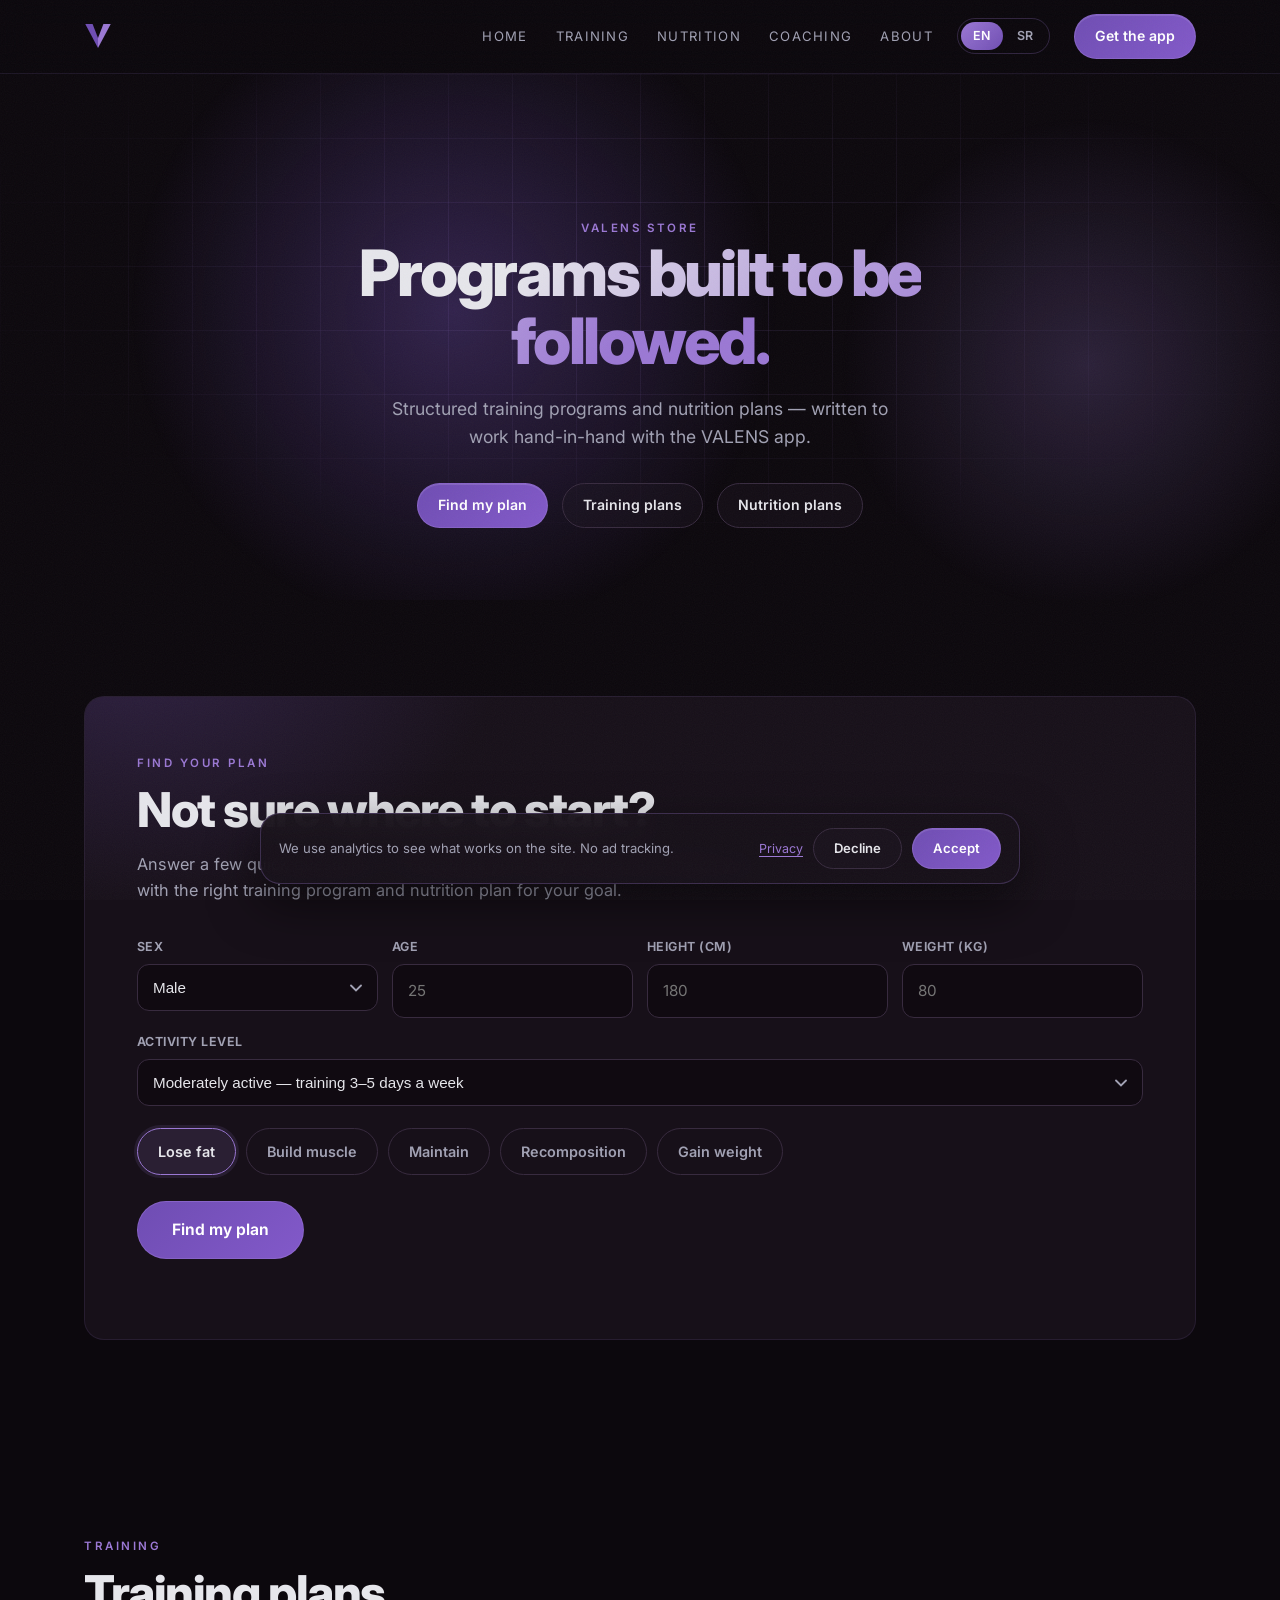
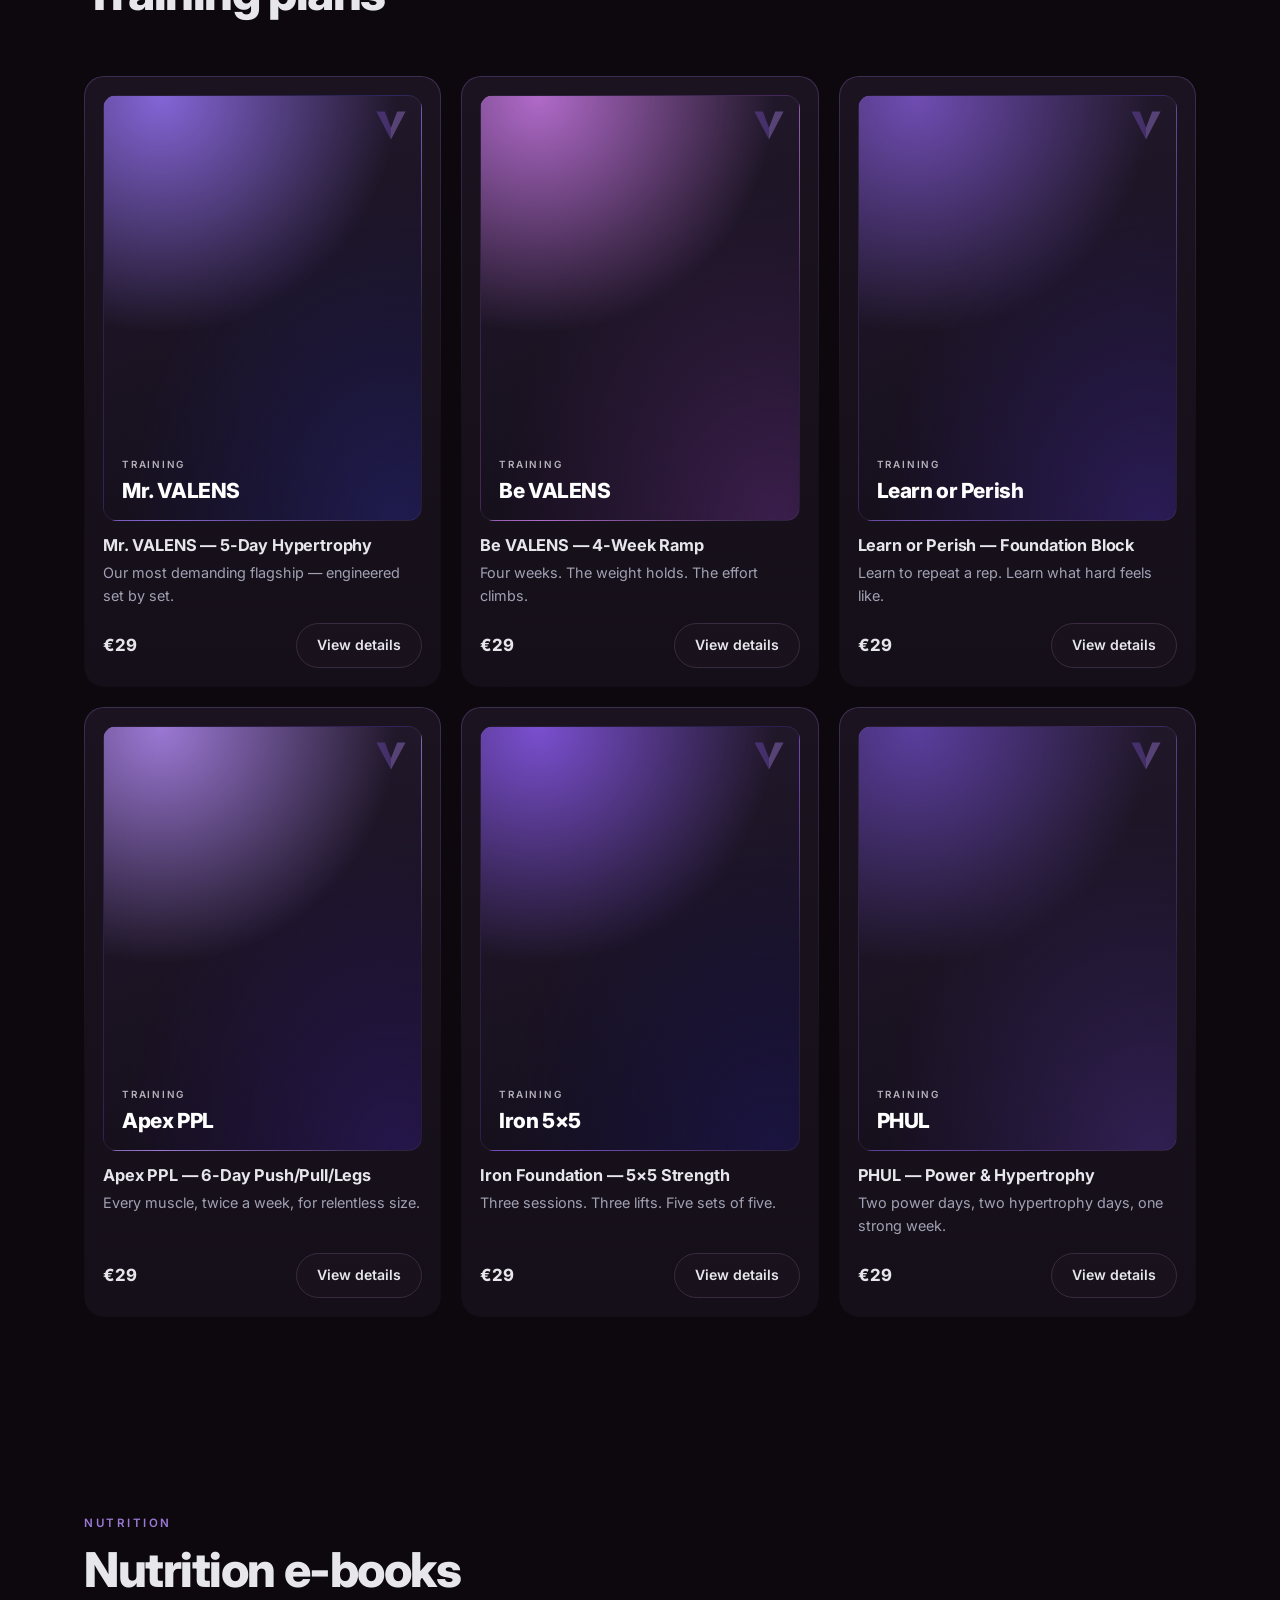
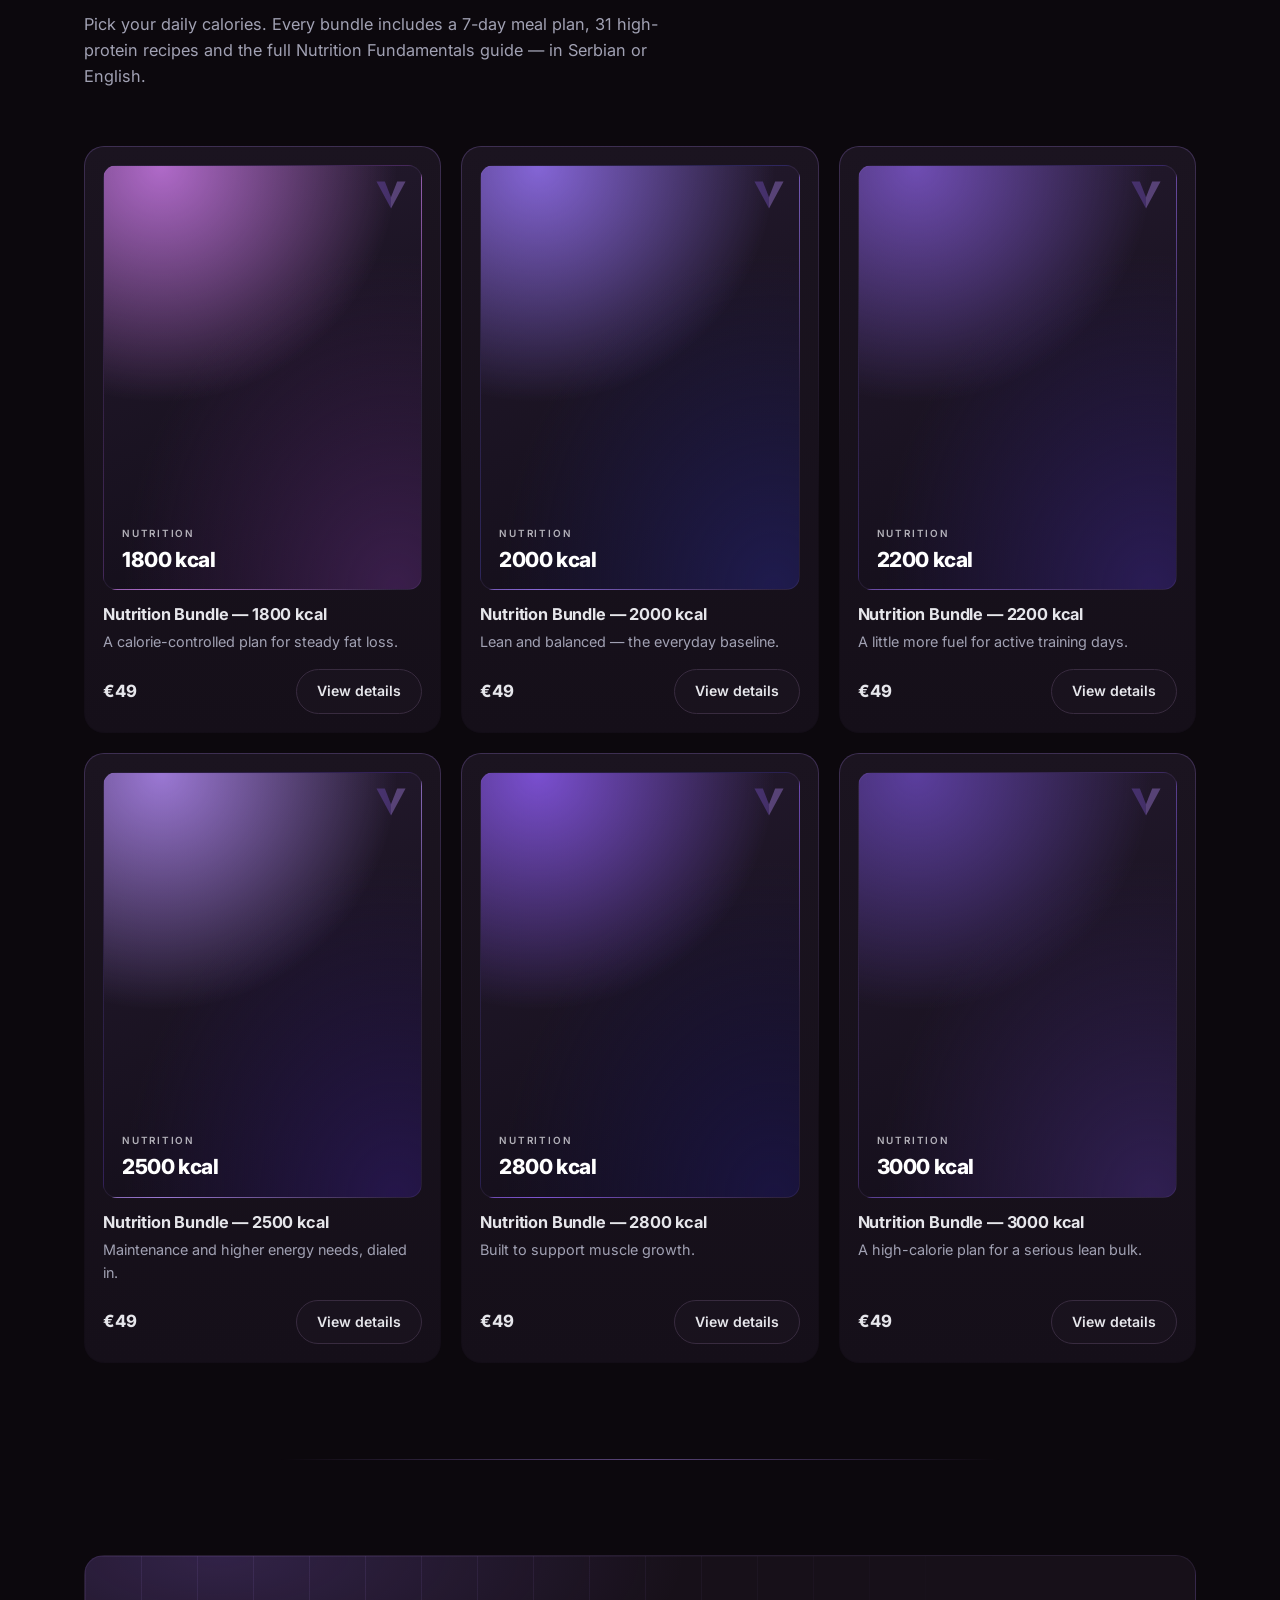
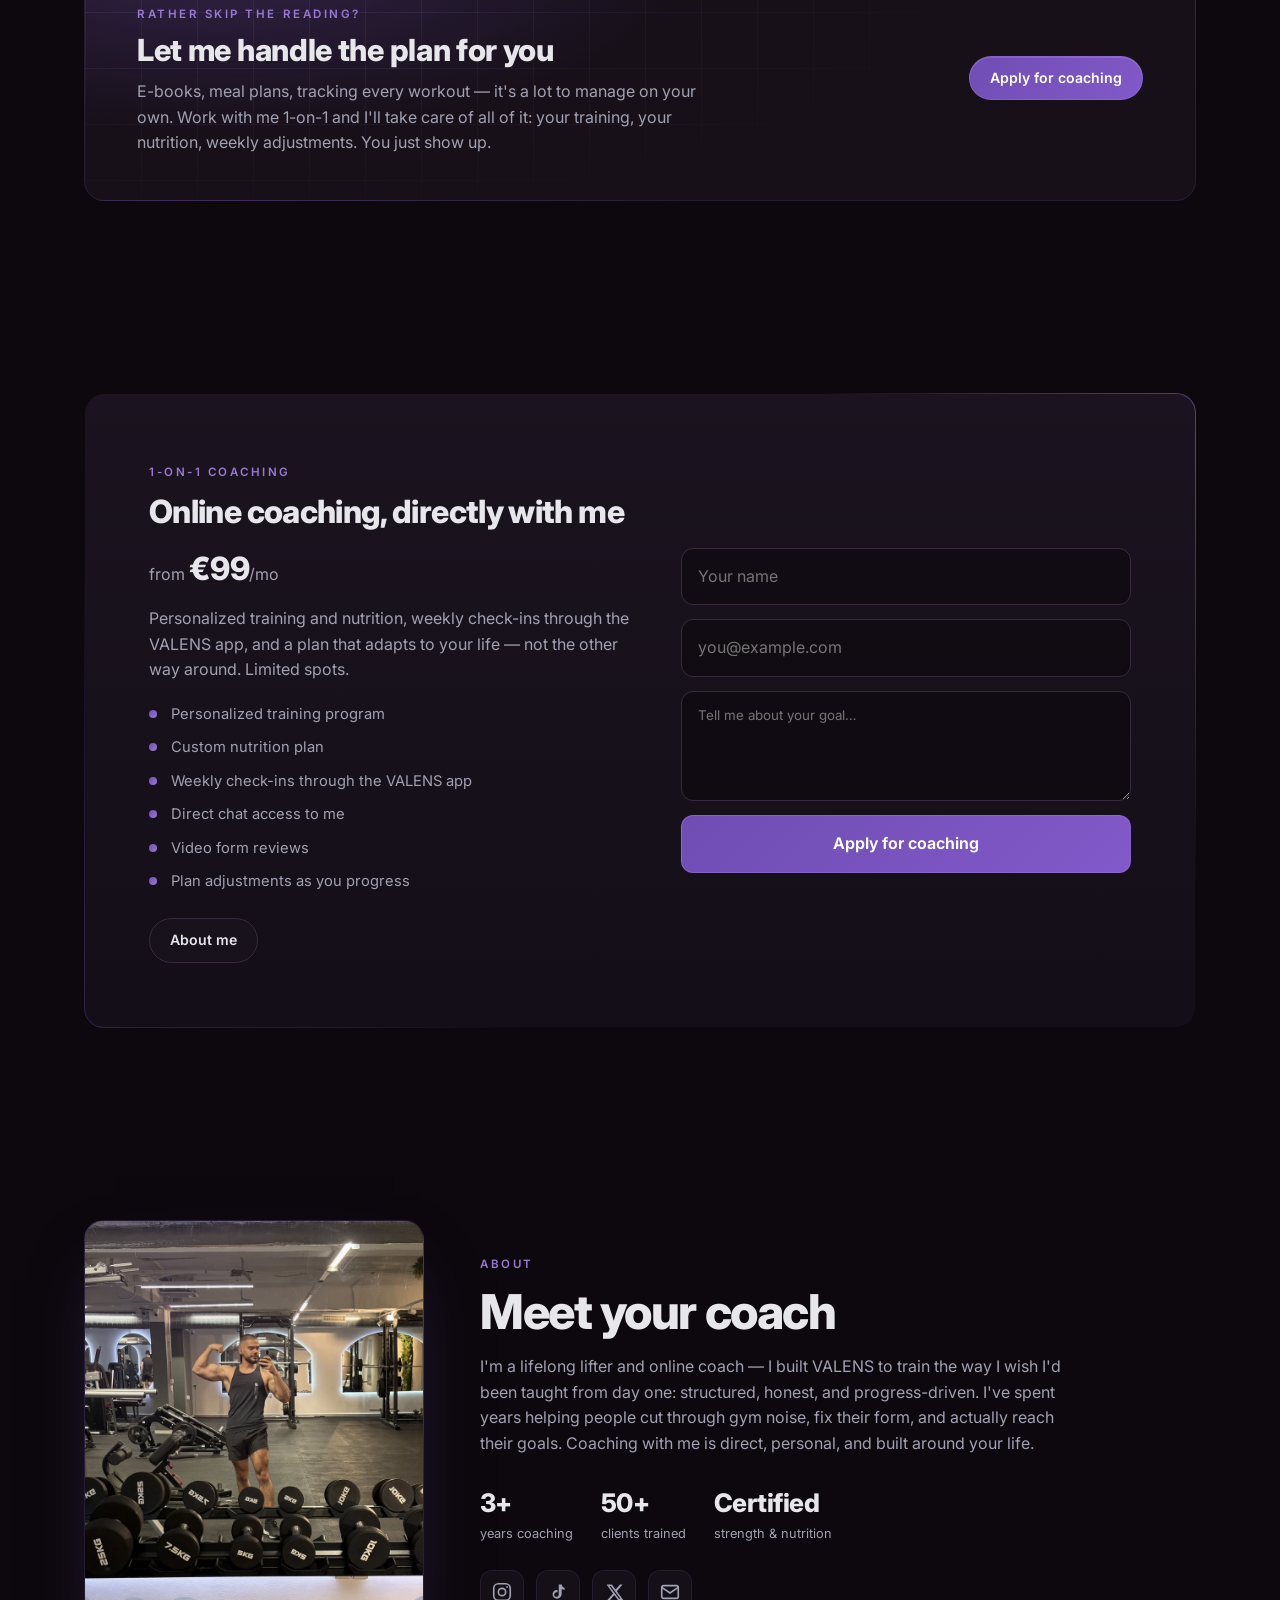
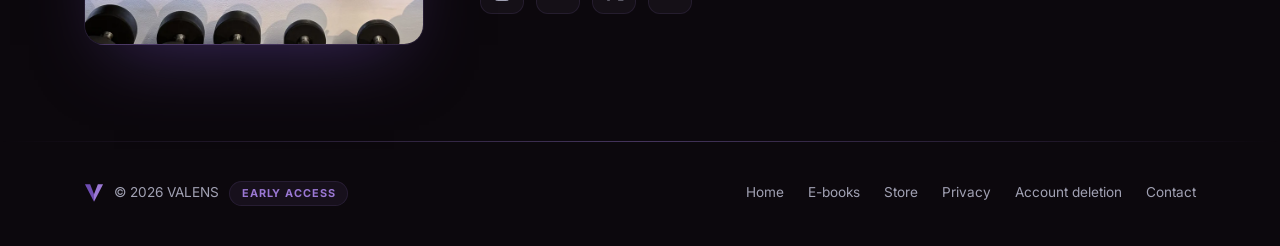
==== commit 5d489096: "Gate analytics behind consent, and measure the funnel Two halves of making GA4 actually useful and a" ====
--- a/ebooks.html
+++ b/ebooks.html
@@ -1,6 +1,14 @@
 <!doctype html>
 <html lang="en">
 <head>
+  <!-- Google tag (GA4) - property G-EP3WKL1GDF.
+       consent.js loads first on purpose: it puts the Consent Mode v2 default
+       (analytics denied) into the dataLayer before the tag can store anything,
+       which is the only moment that default still counts. -->
+  <script src="consent.js"></script>
+  <script async src="https://www.googletagmanager.com/gtm.js?id=G-EP3WKL1GDF"></script>
+  <script>gtag('js', new Date());</script>
+
   <meta charset="utf-8">
   <meta name="viewport" content="width=device-width, initial-scale=1">
   <title data-i18n="meta.title.ebooks">VALENS E-books — Training &amp; Nutrition Plans</title>
@@ -29,22 +37,22 @@
       <a class="nav__brand" href="index.html">
         <img src="assets/valens.svg" alt="VALENS" width="28" height="28">
       </a>
-      <button class="nav__toggle" type="button" data-nav-toggle aria-expanded="false" aria-controls="nav-menu" aria-label="Menu">
+      <button class="nav__toggle" type="button" data-nav-toggle aria-expanded="false" aria-controls="nav-menu" aria-label="Menu" data-i18n-attr="aria-label:a11y.menu">
         <span></span><span></span><span></span>
       </button>
       <div class="nav__menu" id="nav-menu" data-nav-menu>
-        <nav class="nav__links" aria-label="Primary">
+        <nav class="nav__links" aria-label="Primary" data-i18n-attr="aria-label:a11y.nav.primary">
           <a href="index.html" data-i18n="nav.home">Home</a>
           <a href="#training" data-i18n="cat.training">Training</a>
           <a href="#nutrition" data-i18n="cat.nutrition">Nutrition</a>
           <a href="#coaching" data-i18n="nav.coaching">Coaching</a>
           <a href="#about" data-i18n="nav.about">About</a>
         </nav>
-        <div class="lang-switch" role="group" aria-label="Language">
+        <div class="lang-switch" role="group" aria-label="Language" data-i18n-attr="aria-label:a11y.lang">
           <button type="button" data-lang-btn="en" class="is-active" aria-pressed="true">EN</button>
           <button type="button" data-lang-btn="sr" aria-pressed="false">SR</button>
         </div>
-        <a class="nav__cta btn-pill" href="https://play.google.com/store/apps/details?id=rs.valens.app" data-i18n="nav.cta">Get the app</a>
+        <a class="nav__cta btn-pill" href="index.html#get" data-i18n="nav.cta">Get the app</a>
       </div>
     </div>
   </header>
@@ -150,7 +158,7 @@
           <h2 class="section-title" data-i18n="ebooks.training.title">Training plans</h2>
         </div>
         <div class="books" data-reveal-stagger>
-          <article class="book" data-reveal data-price="€29" data-ls-url="">
+          <article class="book" data-reveal data-price="€29" data-ls-url="https://valens.lemonsqueezy.com/checkout/buy/8598de8f-f206-49fd-9882-3f3eeab9c80c">
             <button class="book__open" type="button" data-book-open aria-haspopup="dialog">
               <span class="book__cover" style="--a1:#8465D6; --a2:#1F1B4E">
                 <img class="book__mark" src="assets/valens.svg" alt="">
@@ -167,19 +175,19 @@
               <button class="btn-ghost" type="button" data-book-open aria-haspopup="dialog" data-i18n="book.details">View details</button>
             </div>
             <div class="book__extra" hidden>
-              <p>A 5-day Upper/Lower/Push/Pull/Legs hypertrophy program refined over countless sessions. Every exercise is hand-picked for its stimulus-to-fatigue ratio, every set carries a rep target and an RIR cue, and the movement selection leans on cables and machines for constant tension and joint-friendly volume.</p>
-              <ul>
-                <li>5-day Upper/Lower/Push/Pull/Legs split</li>
-                <li>32 exercises, ~108 challenging sets per week</li>
-                <li>Per-exercise RIR targets for precise effort</li>
-                <li>Cable- and machine-led for constant tension</li>
-                <li>Includes the Training Foundations handbook</li>
-                <li>Built to log along in the VALENS app</li>
-              </ul>
-            </div>
-          </article>
-
-          <article class="book" data-reveal data-price="€29" data-ls-url="">
+              <p data-i18n="books.mrv.extra.p">A 5-day Upper/Lower/Push/Pull/Legs hypertrophy program refined over countless sessions. Every exercise is hand-picked for its stimulus-to-fatigue ratio, every set carries a rep target and an RIR cue, and the movement selection leans on cables and machines for constant tension and joint-friendly volume.</p>
+              <ul>
+                <li data-i18n="books.mrv.extra.li1">5-day Upper/Lower/Push/Pull/Legs split</li>
+                <li data-i18n="books.mrv.extra.li2">32 exercises, ~108 challenging sets per week</li>
+                <li data-i18n="books.mrv.extra.li3">Per-exercise RIR targets for precise effort</li>
+                <li data-i18n="books.mrv.extra.li4">Cable- and machine-led for constant tension</li>
+                <li data-i18n="books.train.hb">Includes the Training Foundations handbook</li>
+                <li data-i18n="books.train.app">Built to log along in the VALENS app</li>
+              </ul>
+            </div>
+          </article>
+
+          <article class="book" data-reveal data-price="€29" data-ls-url="https://valens.lemonsqueezy.com/checkout/buy/d53f1758-e265-4fd3-8dfd-d693a90d3cff">
             <button class="book__open" type="button" data-book-open aria-haspopup="dialog">
               <span class="book__cover" style="--a1:#B06AC9; --a2:#3A1E4B">
                 <img class="book__mark" src="assets/valens.svg" alt="">
@@ -196,19 +204,19 @@
               <button class="btn-ghost" type="button" data-book-open aria-haspopup="dialog" data-i18n="book.details">View details</button>
             </div>
             <div class="book__extra" hidden>
-              <p>A 4-week ramping hypertrophy block on a 5-day Upper/Lower/Push/Pull/Legs split. The exercises, sets and reps never change — each week the prescribed effort climbs, from reps in the tank to an all-out final week. You bring the weight; the block teaches you to push.</p>
-              <ul>
-                <li>5-day Upper/Lower/Push/Pull/Legs split</li>
-                <li>4-week ramping-effort block, then deload</li>
-                <li>26 exercises with weekly RIR waves</li>
-                <li>Fixed lifts — you master the progression</li>
-                <li>Includes the Training Foundations handbook</li>
-                <li>Built to log along in the VALENS app</li>
-              </ul>
-            </div>
-          </article>
-
-          <article class="book" data-reveal data-price="€29" data-ls-url="">
+              <p data-i18n="books.bev.extra.p">A 4-week ramping hypertrophy block on a 5-day Upper/Lower/Push/Pull/Legs split. The exercises, sets and reps never change — each week the prescribed effort climbs, from reps in the tank to an all-out final week. You bring the weight; the block teaches you to push.</p>
+              <ul>
+                <li data-i18n="books.bev.extra.li1">5-day Upper/Lower/Push/Pull/Legs split</li>
+                <li data-i18n="books.bev.extra.li2">4-week ramping-effort block, then deload</li>
+                <li data-i18n="books.bev.extra.li3">26 exercises with weekly RIR waves</li>
+                <li data-i18n="books.bev.extra.li4">Fixed lifts — you master the progression</li>
+                <li data-i18n="books.train.hb">Includes the Training Foundations handbook</li>
+                <li data-i18n="books.train.app">Built to log along in the VALENS app</li>
+              </ul>
+            </div>
+          </article>
+
+          <article class="book" data-reveal data-price="€29" data-ls-url="https://valens.lemonsqueezy.com/checkout/buy/ae1f7983-c44a-44e4-b1e0-9a9beae0c500">
             <button class="book__open" type="button" data-book-open aria-haspopup="dialog">
               <span class="book__cover" style="--a1:#6F4DB3; --a2:#2A1C55">
                 <img class="book__mark" src="assets/valens.svg" alt="">
@@ -225,19 +233,19 @@
               <button class="btn-ghost" type="button" data-book-open aria-haspopup="dialog" data-i18n="book.details">View details</button>
             </div>
             <div class="book__extra" hidden>
-              <p>A 4-week foundation block on a 5-day split. It grooves technique on the main lifts and builds work capacity before intensity rises, week by week. Each set prescribes reps and an RIR cue so you learn to gauge real effort — the honest place to start a serious training journey.</p>
-              <ul>
-                <li>5-day split, technique-first</li>
-                <li>4-week foundation block, then deload</li>
-                <li>26 exercises with RIR-based effort cues</li>
-                <li>Builds work capacity before intensity rises</li>
-                <li>Includes the Training Foundations handbook</li>
-                <li>Built to log along in the VALENS app</li>
-              </ul>
-            </div>
-          </article>
-
-          <article class="book" data-reveal data-price="€29" data-ls-url="">
+              <p data-i18n="books.lop.extra.p">A 4-week foundation block on a 5-day split. It grooves technique on the main lifts and builds work capacity before intensity rises, week by week. Each set prescribes reps and an RIR cue so you learn to gauge real effort — the honest place to start a serious training journey.</p>
+              <ul>
+                <li data-i18n="books.lop.extra.li1">5-day split, technique-first</li>
+                <li data-i18n="books.lop.extra.li2">4-week foundation block, then deload</li>
+                <li data-i18n="books.lop.extra.li3">26 exercises with RIR-based effort cues</li>
+                <li data-i18n="books.lop.extra.li4">Builds work capacity before intensity rises</li>
+                <li data-i18n="books.train.hb">Includes the Training Foundations handbook</li>
+                <li data-i18n="books.train.app">Built to log along in the VALENS app</li>
+              </ul>
+            </div>
+          </article>
+
+          <article class="book" data-reveal data-price="€29" data-ls-url="https://valens.lemonsqueezy.com/checkout/buy/05e5a3f0-f1c1-42fc-8594-8bfdc23622ad">
             <button class="book__open" type="button" data-book-open aria-haspopup="dialog">
               <span class="book__cover" style="--a1:#9B78D4; --a2:#25164A">
                 <img class="book__mark" src="assets/valens.svg" alt="">
@@ -254,19 +262,19 @@
               <button class="btn-ghost" type="button" data-book-open aria-haspopup="dialog" data-i18n="book.details">View details</button>
             </div>
             <div class="book__extra" hidden>
-              <p>A 6-day push/pull/legs split for steady size and strength. Every muscle is trained twice a week; the A sessions open heavy, the B sessions open with a different lift and rep range. Every set carries a target rep count and an RIR cue — you bring the working weight, the program guides the effort.</p>
-              <ul>
-                <li>6-day Push/Pull/Legs, run twice a week</li>
-                <li>30 exercises, ~112 sets per week</li>
-                <li>A/B sessions vary the lifts and rep ranges</li>
-                <li>Hypertrophy built on a strength base</li>
-                <li>Includes the Training Foundations handbook</li>
-                <li>Built to log along in the VALENS app</li>
-              </ul>
-            </div>
-          </article>
-
-          <article class="book" data-reveal data-price="€29" data-ls-url="">
+              <p data-i18n="books.apex.extra.p">A 6-day push/pull/legs split for steady size and strength. Every muscle is trained twice a week; the A sessions open heavy, the B sessions open with a different lift and rep range. Every set carries a target rep count and an RIR cue — you bring the working weight, the program guides the effort.</p>
+              <ul>
+                <li data-i18n="books.apex.extra.li1">6-day Push/Pull/Legs, run twice a week</li>
+                <li data-i18n="books.apex.extra.li2">30 exercises, ~112 sets per week</li>
+                <li data-i18n="books.apex.extra.li3">A/B sessions vary the lifts and rep ranges</li>
+                <li data-i18n="books.apex.extra.li4">Hypertrophy built on a strength base</li>
+                <li data-i18n="books.train.hb">Includes the Training Foundations handbook</li>
+                <li data-i18n="books.train.app">Built to log along in the VALENS app</li>
+              </ul>
+            </div>
+          </article>
+
+          <article class="book" data-reveal data-price="€29" data-ls-url="https://valens.lemonsqueezy.com/checkout/buy/5a5cc014-d835-4583-b0a0-7eac818e22eb">
             <button class="book__open" type="button" data-book-open aria-haspopup="dialog">
               <span class="book__cover" style="--a1:#7A4FD0; --a2:#1A1440">
                 <img class="book__mark" src="assets/valens.svg" alt="">
@@ -283,19 +291,19 @@
               <button class="btn-ghost" type="button" data-book-open aria-haspopup="dialog" data-i18n="book.details">View details</button>
             </div>
             <div class="book__extra" hidden>
-              <p>A 3-day strength block centred on 5×5 work on the squat, bench and deadlift, backed by targeted accessories. Tight RIR targets on the main lifts build raw strength; you add weight as you progress, and the reps and effort are mapped for you.</p>
-              <ul>
-                <li>3-day full-body strength block</li>
-                <li>5×5 on squat, bench and deadlift</li>
-                <li>13 focused exercises, tight RIR on the mains</li>
-                <li>Add weight as you progress</li>
-                <li>Includes the Training Foundations handbook</li>
-                <li>Built to log along in the VALENS app</li>
-              </ul>
-            </div>
-          </article>
-
-          <article class="book" data-reveal data-price="€29" data-ls-url="">
+              <p data-i18n="books.iron.extra.p">A 3-day strength block centred on 5×5 work on the squat, bench and deadlift, backed by targeted accessories. Tight RIR targets on the main lifts build raw strength; you add weight as you progress, and the reps and effort are mapped for you.</p>
+              <ul>
+                <li data-i18n="books.iron.extra.li1">3-day full-body strength block</li>
+                <li data-i18n="books.iron.extra.li2">5×5 on squat, bench and deadlift</li>
+                <li data-i18n="books.iron.extra.li3">13 focused exercises, tight RIR on the mains</li>
+                <li data-i18n="books.iron.extra.li4">Add weight as you progress</li>
+                <li data-i18n="books.train.hb">Includes the Training Foundations handbook</li>
+                <li data-i18n="books.train.app">Built to log along in the VALENS app</li>
+              </ul>
+            </div>
+          </article>
+
+          <article class="book" data-reveal data-price="€29" data-ls-url="https://valens.lemonsqueezy.com/checkout/buy/f653841d-9f4a-4c9e-b5e1-a1a61581b16c">
             <button class="book__open" type="button" data-book-open aria-haspopup="dialog">
               <span class="book__cover" style="--a1:#5B3E9E; --a2:#301F52">
                 <img class="book__mark" src="assets/valens.svg" alt="">
@@ -312,14 +320,14 @@
               <button class="btn-ghost" type="button" data-book-open aria-haspopup="dialog" data-i18n="book.details">View details</button>
             </div>
             <div class="book__extra" hidden>
-              <p>A 4-day Power/Hypertrophy Upper-Lower program: two heavier power days to drive strength, two higher-volume hypertrophy days to drive size. Power days run tighter and heavier; hypertrophy days chase the pump. You bring the weight.</p>
-              <ul>
-                <li>4-day Upper/Lower, Power + Hypertrophy</li>
-                <li>2 power days plus 2 hypertrophy days</li>
-                <li>21 exercises — strength and size in one week</li>
-                <li>Heavier power work, higher-volume pump work</li>
-                <li>Includes the Training Foundations handbook</li>
-                <li>Built to log along in the VALENS app</li>
+              <p data-i18n="books.phul.extra.p">A 4-day Power/Hypertrophy Upper-Lower program: two heavier power days to drive strength, two higher-volume hypertrophy days to drive size. Power days run tighter and heavier; hypertrophy days chase the pump. You bring the weight.</p>
+              <ul>
+                <li data-i18n="books.phul.extra.li1">4-day Upper/Lower, Power + Hypertrophy</li>
+                <li data-i18n="books.phul.extra.li2">2 power days plus 2 hypertrophy days</li>
+                <li data-i18n="books.phul.extra.li3">21 exercises — strength and size in one week</li>
+                <li data-i18n="books.phul.extra.li4">Heavier power work, higher-volume pump work</li>
+                <li data-i18n="books.train.hb">Includes the Training Foundations handbook</li>
+                <li data-i18n="books.train.app">Built to log along in the VALENS app</li>
               </ul>
             </div>
           </article>
@@ -335,7 +343,7 @@
           <p class="section-sub" data-i18n="ebooks.nutrition.sub">Pick your daily calories. Every bundle includes a 7-day meal plan, 31 high-protein recipes and the full Nutrition Fundamentals guide — in Serbian or English.</p>
         </div>
         <div class="books" data-reveal-stagger>
-          <article class="book" data-reveal data-price="€49" data-ls-url="">
+          <article class="book" data-reveal data-price="€49" data-ls-url="https://valens.lemonsqueezy.com/checkout/buy/c466896b-dcc0-4f45-ae9f-efe522fba75b">
             <!-- LS: paste the Lemon Squeezy product URL for the 1800 kcal bundle here -->
             <button class="book__open" type="button" data-book-open aria-haspopup="dialog">
               <span class="book__cover" style="--a1:#B06AC9; --a2:#3A1E4B">
@@ -353,18 +361,18 @@
               <button class="btn-ghost" type="button" data-book-open aria-haspopup="dialog" data-i18n="book.details">View details</button>
             </div>
             <div class="book__extra" hidden>
-              <p>A complete 1800 kcal nutrition system: a structured 7-day meal plan, 31 high-protein recipes, and the full Nutrition Fundamentals guide. Choose Serbian or English at checkout.</p>
-              <ul>
-                <li>7-day meal plan at 1800 kcal, with meal swaps</li>
-                <li>31 high-protein recipes with full macros</li>
-                <li>Nutrition Fundamentals — 20 chapters</li>
-                <li>Serbian or English — pick your language at checkout</li>
-                <li>Print-ready PDF · instant download</li>
-              </ul>
-            </div>
-          </article>
-
-          <article class="book" data-reveal data-price="€49" data-ls-url="">
+              <p data-i18n="books.n1800.extra.p">A complete 1800 kcal nutrition system: a structured 7-day meal plan, 31 high-protein recipes, and the full Nutrition Fundamentals guide. Choose Serbian or English at checkout.</p>
+              <ul>
+                <li data-i18n="books.n1800.extra.li1">7-day meal plan at 1800 kcal, with meal swaps</li>
+                <li data-i18n="books.nutri.recipes">31 high-protein recipes with full macros</li>
+                <li data-i18n="books.nutri.fundamentals">Nutrition Fundamentals — 20 chapters</li>
+                <li data-i18n="books.nutri.lang">Serbian or English — pick your language at checkout</li>
+                <li data-i18n="books.nutri.pdf">Print-ready PDF · instant download</li>
+              </ul>
+            </div>
+          </article>
+
+          <article class="book" data-reveal data-price="€49" data-ls-url="https://valens.lemonsqueezy.com/checkout/buy/aaee631f-27ba-44c0-93dd-9eccad8b6787">
             <!-- LS: paste the Lemon Squeezy product URL for the 2000 kcal bundle here -->
             <button class="book__open" type="button" data-book-open aria-haspopup="dialog">
               <span class="book__cover" style="--a1:#8465D6; --a2:#1F1B4E">
@@ -382,18 +390,18 @@
               <button class="btn-ghost" type="button" data-book-open aria-haspopup="dialog" data-i18n="book.details">View details</button>
             </div>
             <div class="book__extra" hidden>
-              <p>A complete 2000 kcal nutrition system: a structured 7-day meal plan, 31 high-protein recipes, and the full Nutrition Fundamentals guide. Choose Serbian or English at checkout.</p>
-              <ul>
-                <li>7-day meal plan at 2000 kcal, with meal swaps</li>
-                <li>31 high-protein recipes with full macros</li>
-                <li>Nutrition Fundamentals — 20 chapters</li>
-                <li>Serbian or English — pick your language at checkout</li>
-                <li>Print-ready PDF · instant download</li>
-              </ul>
-            </div>
-          </article>
-
-          <article class="book" data-reveal data-price="€49" data-ls-url="">
+              <p data-i18n="books.n2000.extra.p">A complete 2000 kcal nutrition system: a structured 7-day meal plan, 31 high-protein recipes, and the full Nutrition Fundamentals guide. Choose Serbian or English at checkout.</p>
+              <ul>
+                <li data-i18n="books.n2000.extra.li1">7-day meal plan at 2000 kcal, with meal swaps</li>
+                <li data-i18n="books.nutri.recipes">31 high-protein recipes with full macros</li>
+                <li data-i18n="books.nutri.fundamentals">Nutrition Fundamentals — 20 chapters</li>
+                <li data-i18n="books.nutri.lang">Serbian or English — pick your language at checkout</li>
+                <li data-i18n="books.nutri.pdf">Print-ready PDF · instant download</li>
+              </ul>
+            </div>
+          </article>
+
+          <article class="book" data-reveal data-price="€49" data-ls-url="https://valens.lemonsqueezy.com/checkout/buy/c3221b72-574b-4d1b-89a4-2949e42b715b">
             <!-- LS: paste the Lemon Squeezy product URL for the 2200 kcal bundle here -->
             <button class="book__open" type="button" data-book-open aria-haspopup="dialog">
               <span class="book__cover" style="--a1:#6F4DB3; --a2:#2A1C55">
@@ -411,18 +419,18 @@
               <button class="btn-ghost" type="button" data-book-open aria-haspopup="dialog" data-i18n="book.details">View details</button>
             </div>
             <div class="book__extra" hidden>
-              <p>A complete 2200 kcal nutrition system: a structured 7-day meal plan, 31 high-protein recipes, and the full Nutrition Fundamentals guide. Choose Serbian or English at checkout.</p>
-              <ul>
-                <li>7-day meal plan at 2200 kcal, with meal swaps</li>
-                <li>31 high-protein recipes with full macros</li>
-                <li>Nutrition Fundamentals — 20 chapters</li>
-                <li>Serbian or English — pick your language at checkout</li>
-                <li>Print-ready PDF · instant download</li>
-              </ul>
-            </div>
-          </article>
-
-          <article class="book" data-reveal data-price="€49" data-ls-url="">
+              <p data-i18n="books.n2200.extra.p">A complete 2200 kcal nutrition system: a structured 7-day meal plan, 31 high-protein recipes, and the full Nutrition Fundamentals guide. Choose Serbian or English at checkout.</p>
+              <ul>
+                <li data-i18n="books.n2200.extra.li1">7-day meal plan at 2200 kcal, with meal swaps</li>
+                <li data-i18n="books.nutri.recipes">31 high-protein recipes with full macros</li>
+                <li data-i18n="books.nutri.fundamentals">Nutrition Fundamentals — 20 chapters</li>
+                <li data-i18n="books.nutri.lang">Serbian or English — pick your language at checkout</li>
+                <li data-i18n="books.nutri.pdf">Print-ready PDF · instant download</li>
+              </ul>
+            </div>
+          </article>
+
+          <article class="book" data-reveal data-price="€49" data-ls-url="https://valens.lemonsqueezy.com/checkout/buy/b5ca61d7-4110-4b98-9c9f-743aba7d0c71">
             <!-- LS: paste the Lemon Squeezy product URL for the 2500 kcal bundle here -->
             <button class="book__open" type="button" data-book-open aria-haspopup="dialog">
               <span class="book__cover" style="--a1:#9B78D4; --a2:#25164A">
@@ -440,18 +448,18 @@
               <button class="btn-ghost" type="button" data-book-open aria-haspopup="dialog" data-i18n="book.details">View details</button>
             </div>
             <div class="book__extra" hidden>
-              <p>A complete 2500 kcal nutrition system: a structured 7-day meal plan, 31 high-protein recipes, and the full Nutrition Fundamentals guide. Choose Serbian or English at checkout.</p>
-              <ul>
-                <li>7-day meal plan at 2500 kcal, with meal swaps</li>
-                <li>31 high-protein recipes with full macros</li>
-                <li>Nutrition Fundamentals — 20 chapters</li>
-                <li>Serbian or English — pick your language at checkout</li>
-                <li>Print-ready PDF · instant download</li>
-              </ul>
-            </div>
-          </article>
-
-          <article class="book" data-reveal data-price="€49" data-ls-url="">
+              <p data-i18n="books.n2500.extra.p">A complete 2500 kcal nutrition system: a structured 7-day meal plan, 31 high-protein recipes, and the full Nutrition Fundamentals guide. Choose Serbian or English at checkout.</p>
+              <ul>
+                <li data-i18n="books.n2500.extra.li1">7-day meal plan at 2500 kcal, with meal swaps</li>
+                <li data-i18n="books.nutri.recipes">31 high-protein recipes with full macros</li>
+                <li data-i18n="books.nutri.fundamentals">Nutrition Fundamentals — 20 chapters</li>
+                <li data-i18n="books.nutri.lang">Serbian or English — pick your language at checkout</li>
+                <li data-i18n="books.nutri.pdf">Print-ready PDF · instant download</li>
+              </ul>
+            </div>
+          </article>
+
+          <article class="book" data-reveal data-price="€49" data-ls-url="https://valens.lemonsqueezy.com/checkout/buy/8ea521e8-cba4-4a95-8a2b-6c99d4bace26">
             <!-- LS: paste the Lemon Squeezy product URL for the 2800 kcal bundle here -->
             <button class="book__open" type="button" data-book-open aria-haspopup="dialog">
               <span class="book__cover" style="--a1:#7A4FD0; --a2:#1A1440">
@@ -469,18 +477,18 @@
               <button class="btn-ghost" type="button" data-book-open aria-haspopup="dialog" data-i18n="book.details">View details</button>
             </div>
             <div class="book__extra" hidden>
-              <p>A complete 2800 kcal nutrition system: a structured 7-day meal plan, 31 high-protein recipes, and the full Nutrition Fundamentals guide. Choose Serbian or English at checkout.</p>
-              <ul>
-                <li>7-day meal plan at 2800 kcal, with meal swaps</li>
-                <li>31 high-protein recipes with full macros</li>
-                <li>Nutrition Fundamentals — 20 chapters</li>
-                <li>Serbian or English — pick your language at checkout</li>
-                <li>Print-ready PDF · instant download</li>
-              </ul>
-            </div>
-          </article>
-
-          <article class="book" data-reveal data-price="€49" data-ls-url="">
+              <p data-i18n="books.n2800.extra.p">A complete 2800 kcal nutrition system: a structured 7-day meal plan, 31 high-protein recipes, and the full Nutrition Fundamentals guide. Choose Serbian or English at checkout.</p>
+              <ul>
+                <li data-i18n="books.n2800.extra.li1">7-day meal plan at 2800 kcal, with meal swaps</li>
+                <li data-i18n="books.nutri.recipes">31 high-protein recipes with full macros</li>
+                <li data-i18n="books.nutri.fundamentals">Nutrition Fundamentals — 20 chapters</li>
+                <li data-i18n="books.nutri.lang">Serbian or English — pick your language at checkout</li>
+                <li data-i18n="books.nutri.pdf">Print-ready PDF · instant download</li>
+              </ul>
+            </div>
+          </article>
+
+          <article class="book" data-reveal data-price="€49" data-ls-url="https://valens.lemonsqueezy.com/checkout/buy/f42b9a51-64dd-4f03-847b-2f9af30c94e1">
             <!-- LS: paste the Lemon Squeezy product URL for the 3000 kcal bundle here -->
             <button class="book__open" type="button" data-book-open aria-haspopup="dialog">
               <span class="book__cover" style="--a1:#5B3E9E; --a2:#301F52">
@@ -498,13 +506,13 @@
               <button class="btn-ghost" type="button" data-book-open aria-haspopup="dialog" data-i18n="book.details">View details</button>
             </div>
             <div class="book__extra" hidden>
-              <p>A complete 3000 kcal nutrition system: a structured 7-day meal plan, 31 high-protein recipes, and the full Nutrition Fundamentals guide. Choose Serbian or English at checkout.</p>
-              <ul>
-                <li>7-day meal plan at 3000 kcal, with meal swaps</li>
-                <li>31 high-protein recipes with full macros</li>
-                <li>Nutrition Fundamentals — 20 chapters</li>
-                <li>Serbian or English — pick your language at checkout</li>
-                <li>Print-ready PDF · instant download</li>
+              <p data-i18n="books.n3000.extra.p">A complete 3000 kcal nutrition system: a structured 7-day meal plan, 31 high-protein recipes, and the full Nutrition Fundamentals guide. Choose Serbian or English at checkout.</p>
+              <ul>
+                <li data-i18n="books.n3000.extra.li1">7-day meal plan at 3000 kcal, with meal swaps</li>
+                <li data-i18n="books.nutri.recipes">31 high-protein recipes with full macros</li>
+                <li data-i18n="books.nutri.fundamentals">Nutrition Fundamentals — 20 chapters</li>
+                <li data-i18n="books.nutri.lang">Serbian or English — pick your language at checkout</li>
+                <li data-i18n="books.nutri.pdf">Print-ready PDF · instant download</li>
               </ul>
             </div>
           </article>
@@ -587,10 +595,10 @@
                 <svg viewBox="0 0 24 24" width="20" height="20" fill="currentColor" aria-hidden="true"><path d="M16.5 3c.3 2.1 1.6 3.6 3.5 3.9v2.5c-1.3.1-2.5-.3-3.6-1v6c0 3.2-2.4 5.6-5.5 5.6-3 0-5.4-2.3-5.4-5.3 0-3.1 2.6-5.5 5.9-5v2.7c-.4-.1-.8-.2-1.2-.2-1.5 0-2.7 1.2-2.7 2.7 0 1.6 1.1 2.8 2.6 2.8 1.6 0 2.8-1.2 2.8-3.1V3h3.1z"/></svg>
               </a>
               <!-- X profile not live yet — inert icon (no href = not clickable) until there's a real URL -->
-              <a class="social__link" aria-label="X (coming soon)">
+              <a class="social__link" aria-label="X (coming soon)" data-i18n-attr="aria-label:social.x.aria">
                 <svg viewBox="0 0 24 24" width="19" height="19" fill="currentColor" aria-hidden="true"><path d="M18.9 2h3.3l-7.2 8.3L23.5 22h-6.6l-5.2-6.8L5.8 22H2.5l7.7-8.8L1.9 2h6.8l4.7 6.2L18.9 2zm-1.2 18h1.8L7.4 3.9H5.5L17.7 20z"/></svg>
               </a>
-              <a class="social__link" href="mailto:matijavelickovic100@gmail.com" aria-label="Email">
+              <a class="social__link" href="mailto:matijavelickovic100@gmail.com" aria-label="Email" data-i18n-attr="aria-label:social.email.aria">
                 <svg viewBox="0 0 24 24" width="22" height="22" fill="none" stroke="currentColor" stroke-width="1.8" aria-hidden="true"><rect x="3" y="5" width="18" height="14" rx="2"/><path d="m3 7 9 6 9-6"/></svg>
               </a>
             </div>
@@ -621,7 +629,7 @@
   <div class="modal" data-modal hidden>
     <div class="modal__backdrop" data-modal-close></div>
     <div class="modal__panel" role="dialog" aria-modal="true" aria-labelledby="modal-title">
-      <button class="modal__close" type="button" data-modal-close aria-label="Close">✕</button>
+      <button class="modal__close" type="button" data-modal-close aria-label="Close" data-i18n-attr="aria-label:a11y.close">✕</button>
       <div class="modal__grid">
         <div class="modal__cover" data-modal-cover aria-hidden="true"></div>
         <div class="modal__body">
--- a/styles.css
+++ b/styles.css
@@ -474,36 +474,52 @@
 .feature-card.is-visible .mini-log__row:nth-child(5) { transition-delay: 0.75s; }
 .feature-card.is-visible .mini-log__add { transition-delay: 0.95s; }
 
-/* Smart Coach — muscle-focus mini */
-.mini-focus { margin-top: 28px; display: grid; gap: 11px; }
-.mini-focus__row {
+/* Smart Coach — weekly volume vs last week + lagging-group insight (mirrors the app's Coach screen) */
+.mini-coach { margin-top: 24px; display: grid; gap: 9px; }
+.mini-coach__head {
+  display: flex;
+  align-items: baseline;
+  justify-content: space-between;
+  gap: 10px;
+  font-size: 0.62rem;
+  font-weight: 700;
+  letter-spacing: 0.12em;
+  text-transform: uppercase;
+  color: var(--muted);
+}
+.mini-coach__streak { font-weight: 500; letter-spacing: 0.02em; text-transform: none; opacity: 0.85; }
+.mini-coach__row {
   display: grid;
-  grid-template-columns: 66px 1fr;
-  align-items: center;
-  gap: 12px;
-  font-size: 0.75rem;
+  grid-template-columns: 50px 1fr 38px;
+  align-items: center;
+  gap: 10px;
+  font-size: 0.72rem;
   color: var(--muted);
 }
-.mini-focus__row i {
+/* two stacked bars per group: this week over last week */
+.mini-coach__bars { display: grid; gap: 3px; }
+.mini-coach__bars i {
   position: relative;
   display: block;
-  height: 7px;
+  height: 5px;
   border-radius: 999px;
   background: var(--elevated);
   overflow: hidden;
 }
-.mini-focus__row i::after {
+.mini-coach__bars i::after {
   content: '';
   position: absolute;
   inset: 0;
   width: 0; /* grows to --v when the card reveals */
   border-radius: 999px;
-  background: rgba(155, 120, 212, 0.4);
   transition: width 0.9s var(--ease) var(--bar-d, 0s);
 }
-.feature-card.is-visible .mini-focus__row i::after { width: var(--v, 50%); }
-.mini-focus__row--low { color: var(--light-purple); font-weight: 600; }
-.mini-focus__row--low i::after {
+.mini-coach__now::after { background: linear-gradient(90deg, rgba(155, 120, 212, 0.55), rgba(155, 120, 212, 0.9)); }
+.mini-coach__prev::after { background: rgba(155, 120, 212, 0.2); }
+.feature-card.is-visible .mini-coach__bars i::after { width: var(--v, 50%); }
+.mini-coach__sets { text-align: right; font-size: 0.68rem; font-variant-numeric: tabular-nums; }
+.mini-coach__row--low { color: var(--light-purple); font-weight: 600; }
+.mini-coach__row--low .mini-coach__now::after {
   background: linear-gradient(90deg, var(--purple), var(--light-purple));
   box-shadow: 0 0 14px rgba(155, 120, 212, 0.55);
   animation: focusPulse 2.4s ease-in-out infinite;
@@ -511,12 +527,22 @@
 @keyframes focusPulse {
   50% { box-shadow: 0 0 22px rgba(155, 120, 212, 0.85); }
 }
-.mini-focus__tag {
-  margin-top: 4px;
-  font-size: 0.72rem;
-  font-weight: 700;
-  color: var(--light-purple);
-}
+/* the Coach's verdict card — slides in once the bars have drawn */
+.mini-coach__insight {
+  margin-top: 3px;
+  display: grid;
+  gap: 2px;
+  padding: 9px 11px;
+  border: 1px solid rgba(155, 120, 212, 0.28);
+  border-radius: 12px;
+  background: rgba(155, 120, 212, 0.06);
+  opacity: 0;
+  transform: translateY(6px);
+  transition: opacity 0.5s var(--ease) 0.8s, transform 0.5s var(--ease) 0.8s;
+}
+.feature-card.is-visible .mini-coach__insight { opacity: 1; transform: none; }
+.mini-coach__insight strong { font-size: 0.72rem; font-weight: 700; color: var(--light-purple); }
+.mini-coach__insight span { font-size: 0.66rem; color: var(--muted); }
 
 /* Exercises / Routines — one row of chips fills the wider half cards */
 .mini-chips { margin-top: 20px; display: flex; flex-wrap: wrap; gap: 8px; }
@@ -1256,21 +1282,10 @@
 /* Apple's badge art fills its box edge-to-edge, while Google's PNG has ~33% built-in
    transparent padding — so at equal element height Apple renders visually larger. Size the
    Apple badge to Google's *visible* pill height (50px x 0.672) so the two read the same size. */
-.app-badge { height: 34px; width: auto; display: block; border-radius: 9px; }
-.app-badge--soon { position: relative; display: inline-flex; opacity: 0.5; cursor: default; }
-.app-badge__soon {
-  position: absolute;
-  top: -8px;
-  right: -8px;
-  font-size: 0.54rem;
-  font-weight: 700;
-  letter-spacing: 0.08em;
-  text-transform: uppercase;
-  padding: 2px 8px;
-  border-radius: 999px;
-  background: var(--purple);
-  color: #fff;
-  border: 1px solid rgba(155, 120, 212, 0.5);
+.app-badge { height: 34px; width: auto; display: block; border-radius: 9px; transition: transform 0.3s var(--ease), filter 0.3s ease; }
+a:hover > .app-badge {
+  transform: translateY(-2px) scale(1.02);
+  filter: drop-shadow(0 8px 24px rgba(111, 77, 179, 0.45));
 }
 
 @media (min-width: 960px) {
@@ -1333,6 +1348,7 @@
 
 .reviews__cta { margin-top: 28px; display: flex; flex-direction: column; align-items: center; gap: 14px; text-align: center; }
 .reviews__cta-text { color: var(--muted); font-size: 0.95rem; }
+.reviews__cta-actions { display: flex; flex-wrap: wrap; gap: 10px; justify-content: center; }
 
 @media (min-width: 640px) { .reviews__grid { grid-template-columns: repeat(2, 1fr); } }
 @media (min-width: 960px) { .reviews__grid { grid-template-columns: repeat(3, 1fr); } }
@@ -1703,3 +1719,41 @@
 .checkout-done__confetti { position: fixed; inset: 0; overflow: hidden; pointer-events: none; z-index: 3; }
 .confetti-bit { position: absolute; top: -16px; width: 8px; height: 13px; border-radius: 2px; opacity: 0; animation: confettiFall 3s ease-in forwards; }
 @keyframes confettiFall { 0% { opacity: 1; transform: translateY(0) rotate(0); } 100% { opacity: 0; transform: translateY(78vh) rotate(560deg); } }
+
+/* ============ Cookie consent ============ */
+/* Removed from the DOM once answered (never just `hidden`), so it needs no
+   [hidden]{display:none} guard the way .cart-drawer does. */
+.consent {
+  position: fixed;
+  left: 50%;
+  bottom: 16px;
+  z-index: 150; /* over nav (100) and the cart drawer (61), under modals (200) */
+  width: min(760px, calc(100% - 32px));
+  display: flex;
+  flex-wrap: wrap;
+  align-items: center;
+  justify-content: space-between;
+  gap: 12px 20px;
+  padding: 14px 18px;
+  border: 1px solid rgba(155, 120, 212, 0.28);
+  border-radius: var(--radius);
+  background: rgba(23, 16, 25, 0.94);
+  backdrop-filter: blur(14px);
+  box-shadow: 0 18px 50px rgba(0, 0, 0, 0.55);
+  transform: translateX(-50%);
+  animation: consentIn 0.45s var(--ease) both;
+}
+/* explicit `to` — with only a `from`, the resting state depends on how the
+   implicit end keyframe resolves, and the bar can settle 16px too low */
+@keyframes consentIn {
+  from { opacity: 0; transform: translate(-50%, 16px); }
+  to   { opacity: 1; transform: translate(-50%, 0); }
+}
+.consent__text { flex: 1 1 240px; margin: 0; font-size: 0.82rem; line-height: 1.5; color: var(--muted); }
+.consent__actions { display: flex; align-items: center; flex-wrap: wrap; gap: 10px; }
+.consent__more { font-size: 0.78rem; color: var(--light-purple); text-decoration: underline; text-underline-offset: 3px; }
+.consent__more:hover { color: var(--ink); }
+.consent .btn-pill, .consent .btn-ghost { padding: 9px 20px; font-size: 0.82rem; }
+@media (max-width: 560px) {
+  .consent__actions { width: 100%; justify-content: flex-end; }
+}
